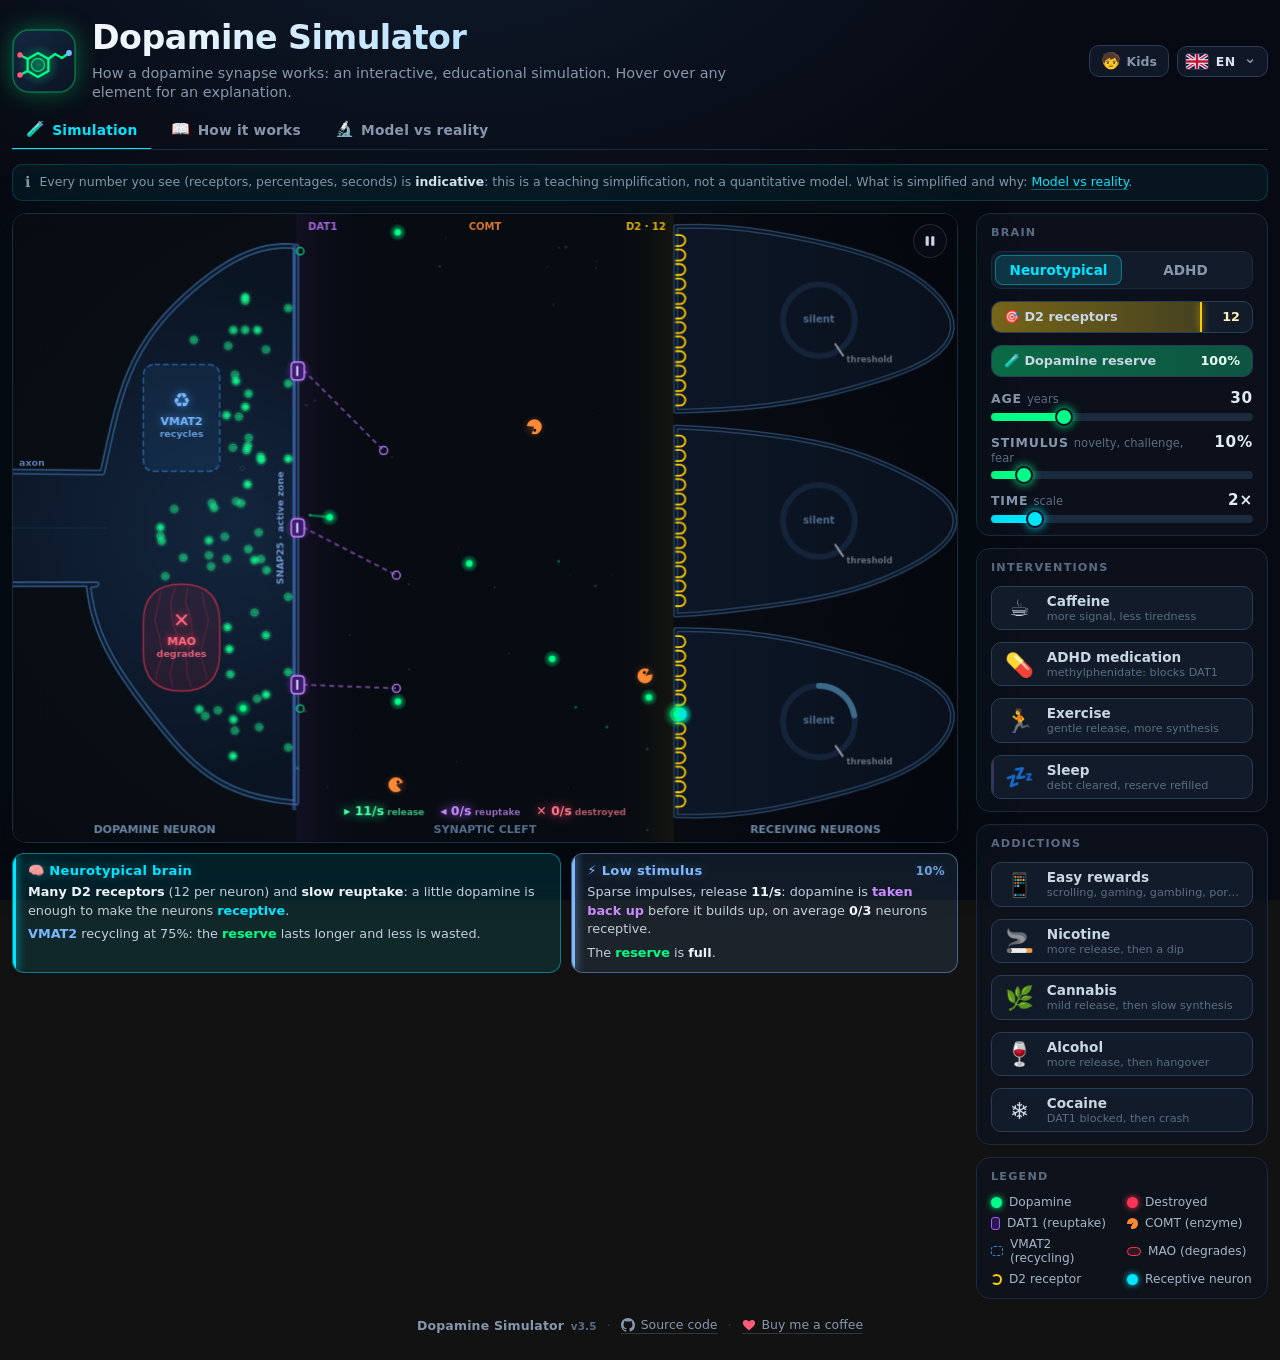
==== index.html @ 57ab8034 "Kids mode: shareable ?kid=1, kid-safe texts, no substances, age 15 A toggle in the header switches k" ====
<!DOCTYPE html>
<html lang="it">
<head>
<meta charset="UTF-8">
<meta name="viewport" content="width=device-width, initial-scale=1.0">
<title>Dopamine Simulator</title>
<meta name="description" content="Dopamine Simulator: interactive, educational simulation of a dopamine synapse. ADHD and neurotypical brain, stimulus, sleep debt, caffeine, medication, exercise, easy rewards and substances. Simulatore didattico di una sinapsi dopaminergica.">
<meta property="og:title" content="Dopamine Simulator">
<meta property="og:description" content="Watch dopamine work, molecule by molecule: release, receptors, reuptake, recycling, tolerance.">
<link rel="icon" href="data:image/svg+xml,%3Csvg xmlns='http://www.w3.org/2000/svg' viewBox='0 0 64 64'%3E%3Crect width='64' height='64' rx='16' fill='%230a1422'/%3E%3Ccircle cx='32' cy='32' r='18' fill='%2300ff88' opacity='.25'/%3E%3Ccircle cx='32' cy='32' r='9' fill='%2300ff88'/%3E%3C/svg%3E">
<link rel="stylesheet" href="css/style.css">
</head>
<body>
<svg width="0" height="0" style="position:absolute" aria-hidden="true">
  <defs>
    <symbol id="flag-it" viewBox="0 0 3 2"><rect width="1" height="2" fill="#009246"/><rect x="1" width="1" height="2" fill="#fff"/><rect x="2" width="1" height="2" fill="#CE2B37"/></symbol>
    <symbol id="flag-en" viewBox="0 0 3 2"><rect width="3" height="2" fill="#012169"/><path d="M0 0L3 2M3 0L0 2" stroke="#fff" stroke-width=".5"/><path d="M0 0L3 2M3 0L0 2" stroke="#C8102E" stroke-width=".2"/><path d="M1.5 0V2M0 1H3" stroke="#fff" stroke-width=".6"/><path d="M1.5 0V2M0 1H3" stroke="#C8102E" stroke-width=".35"/></symbol>
    <symbol id="flag-es" viewBox="0 0 3 2"><rect width="3" height="2" fill="#AA151B"/><rect y=".5" width="3" height="1" fill="#F1BF00"/></symbol>
    <symbol id="flag-fr" viewBox="0 0 3 2"><rect width="1" height="2" fill="#0055A4"/><rect x="1" width="1" height="2" fill="#fff"/><rect x="2" width="1" height="2" fill="#EF4135"/></symbol>
    <symbol id="flag-de" viewBox="0 0 3 2"><rect width="3" height="2" fill="#000"/><rect y=".667" width="3" height=".667" fill="#DD0000"/><rect y="1.333" width="3" height=".667" fill="#FFCE00"/></symbol>
    <symbol id="flag-pt" viewBox="0 0 3 2"><rect width="3" height="2" fill="#FF0000"/><rect width="1.2" height="2" fill="#006600"/><circle cx="1.2" cy="1" r=".42" fill="#FFE000"/><circle cx="1.2" cy="1" r=".24" fill="#FF0000" stroke="#fff" stroke-width=".06"/></symbol>
    <symbol id="flag-ru" viewBox="0 0 3 2"><rect width="3" height="2" fill="#fff"/><rect y=".667" width="3" height=".667" fill="#0039A6"/><rect y="1.333" width="3" height=".667" fill="#D52B1E"/></symbol>
    <symbol id="flag-zh" viewBox="0 0 3 2"><rect width="3" height="2" fill="#DE2910"/><polygon points="0.75,0.38 0.826,0.595 1.054,0.601 0.874,0.74 0.938,0.959 0.75,0.83 0.562,0.959 0.626,0.74 0.446,0.601 0.674,0.595" fill="#FFDE00"/></symbol>
    <symbol id="flag-ja" viewBox="0 0 3 2"><rect width="3" height="2" fill="#fff"/><circle cx="1.5" cy="1" r=".6" fill="#BC002D"/></symbol>
    <symbol id="flag-ko" viewBox="0 0 3 2"><rect width="3" height="2" fill="#fff"/><path d="M1 1a.5.5 0 0 1 1 0z" fill="#CD2E3A"/><path d="M1 1a.5.5 0 0 0 1 0z" fill="#0047A0"/><path d="M.32 .5l.36-.21M.38 .6l.36-.21M.44 .7l.36-.21M2.32 .29l.36 .21M2.26 .39l.36 .21M2.2 .49l.36 .21M.32 1.5l.36 .21M.38 1.4l.36 .21M.44 1.3l.36 .21M2.32 1.71l.36-.21M2.26 1.61l.36-.21M2.2 1.51l.36-.21" stroke="#000" stroke-width=".07"/></symbol>
    <symbol id="flag-ar" viewBox="0 0 3 2"><rect width="3" height="2" fill="#006C35"/><path d="M.6 .85c.25-.3.5.15.75-.1s.5.15.75-.1.5.15.75-.1" fill="none" stroke="#fff" stroke-width=".13" stroke-linecap="round"/><path d="M.75 1.4H2.25" stroke="#fff" stroke-width=".12" stroke-linecap="round"/><path d="M2.25 1.4l.18-.1v.2z" fill="#fff"/></symbol>
  </defs>
</svg>
<div class="page">
  <header class="top">
    <a class="brand" href="./" aria-label="Dopamine Simulator">
      <span class="logo"><svg viewBox="0 0 64 64" aria-hidden="true">
        <defs>
          <radialGradient id="lg-glow" cx="50%" cy="50%" r="50%"><stop offset="0" stop-color="#00ff88" stop-opacity=".38"/><stop offset="1" stop-color="#00ff88" stop-opacity="0"/></radialGradient>
          <linearGradient id="lg-bg" x1="0" y1="0" x2="1" y2="1"><stop offset="0" stop-color="#142842"/><stop offset="1" stop-color="#0a1422"/></linearGradient>
        </defs>
        <rect x="1" y="1" width="62" height="62" rx="16" fill="url(#lg-bg)" stroke="rgba(0,255,136,.35)" stroke-width="1.5"/>
        <circle cx="27" cy="36" r="21" fill="url(#lg-glow)"/>
        <g fill="none" stroke="#00ff88" stroke-width="2.3" stroke-linecap="round" stroke-linejoin="round">
          <path d="M26 24L36.4 30L36.4 42L26 48L15.6 42L15.6 30Z"/>
          <circle cx="26" cy="36" r="6.5" stroke-width="1.4" opacity=".75"/>
          <path d="M15.6 30L8 26M15.6 42L8 46"/>
          <path d="M36.4 30L43 25L50 29L57 24"/>
        </g>
        <circle cx="8" cy="26" r="2.7" fill="#ff5c7a"/><circle cx="8" cy="46" r="2.7" fill="#ff5c7a"/>
        <circle cx="57" cy="24" r="2.9" fill="#7ab8ff"/>
      </svg></span>
      <span class="brand-text"><h1 data-i18n="h.title"></h1><p class="sub" data-i18n="h.sub"></p></span>
    </a>
    <div class="tools">
      <button class="kid-btn" id="kid-btn" type="button" aria-pressed="false" data-tip="kid"><span class="ki" aria-hidden="true">🧒</span><span data-i18n="kid.btn"></span></button>
      <div class="lang" id="lang">
        <button class="lang-btn" id="lang-btn" type="button" aria-haspopup="listbox" aria-expanded="false"><svg class="flag" aria-hidden="true"><use href="#flag-it"/></svg><span class="lang-code">IT</span><span class="chev" aria-hidden="true">⌄</span></button>
        <ul class="lang-menu" id="lang-menu" role="listbox" hidden></ul>
      </div>
    </div>
  </header>
  <nav class="tabs" id="tabs" role="tablist">
    <button type="button" role="tab" data-page="sim" aria-selected="true"><span class="ti">🧪</span><span data-i18n="pg.sim"></span></button>
    <button type="button" role="tab" data-page="mech" aria-selected="false"><span class="ti">📖</span><span data-i18n="pg.mech"></span></button>
    <button type="button" role="tab" data-page="bio" aria-selected="false"><span class="ti">🔬</span><span data-i18n="pg.bio"></span></button>
  </nav>
  <section class="pg" id="page-sim">
    <div class="notice"><span class="ni" aria-hidden="true">ℹ️</span><span data-i18n="notice"></span></div>
    <main id="app">
      <div id="stage">
        <div id="canvas-wrap">
          <canvas id="c"></canvas>
          <button id="btn-pause" data-tip="pause"><svg class="ic-pause" viewBox="0 0 16 16" aria-hidden="true"><rect x="3" y="2.5" width="3.6" height="11" rx="1"/><rect x="9.4" y="2.5" width="3.6" height="11" rx="1"/></svg><svg class="ic-play" viewBox="0 0 16 16" aria-hidden="true"><path d="M4.2 2.6v10.8L13.4 8z"/></svg></button>
        </div>
        <div id="toasts"></div>
      </div>
      <aside id="sidebar">
        <div class="card">
          <h2 data-i18n="card.brain"></h2>
          <div class="seg" id="mode-seg"><button class="norm is-on" data-mode="normal" data-tip="mode-normal" data-i18n="mode.normal"></button><button class="adhd" data-mode="adhd" data-tip="mode-adhd" data-i18n="mode.adhd"></button></div>
          <div class="meter d2" data-tip="d2bar"><span class="fill" id="d2-fill"></span><span class="mark" id="d2-mark"></span><span class="in"><span data-i18n="meter.d2"></span><b id="d2-count">12</b></span></div>
          <div class="meter" data-tip="serbatoio"><span class="fill" id="serbatoio-fill"></span><span class="in"><span data-i18n="meter.reservoir"></span><b id="serbatoio-pct">100%</b></span></div>
          <div class="ctrl"><div class="lbl" data-tip="age"><span data-i18n="ctl.age"></span><span class="val" id="age-val">30</span></div><input type="range" id="age" min="5" max="100" value="30" step="5"></div>
          <div class="ctrl"><div class="lbl" data-tip="stimulus"><span data-i18n="ctl.stimulus"></span><span class="val" id="stim-val">10%</span></div><input type="range" id="stimulus" min="0" max="100" value="10"></div>
          <div class="ctrl"><div class="lbl" data-tip="speed"><span data-i18n="ctl.speed"></span><span class="val" id="speed-val">2×</span></div><input type="range" id="speed" min="1" max="8" value="2" step="0.5"></div>
        </div>
        <div class="card">
          <h2 data-i18n="card.actions"></h2>
          <button class="pu" id="btn-caffeine" data-tip="caffeine"><span class="fill caff" id="caff-fill"></span><span class="in" data-i18n="btn.caffeine"></span></button>
          <button class="pu" id="btn-mph" data-tip="mph"><span class="fill mph" id="mph-fill"></span><span class="in" data-i18n="btn.mph"></span></button>
          <button class="pu" id="btn-exercise" data-tip="exercise"><span class="fill exer" id="exer-fill"></span><span class="in" data-i18n="btn.exercise"></span></button>
          <button class="pu" id="btn-reset" data-tip="sleep"><span class="fill sleep" id="sleep-fill"></span><span class="fill sleep-mask" id="sleep-mask"></span><span class="in" data-i18n="btn.sleep"></span></button>
        </div>
        <div class="card">
          <h2 data-i18n="card.subst"></h2>
          <button class="pu" id="btn-scroll" data-tip="scroll"><span class="fill scroll" id="scroll-fill"></span><span class="in" data-i18n="btn.scroll"></span></button>
          <button class="pu" id="btn-nic" data-tip="nic"><span class="fill nic" id="nic-fill"></span><span class="in" data-i18n="btn.nic"></span></button>
          <button class="pu" id="btn-can" data-tip="can"><span class="fill can" id="can-fill"></span><span class="in" data-i18n="btn.can"></span></button>
          <button class="pu" id="btn-alc" data-tip="alc"><span class="fill alc" id="alc-fill"></span><span class="in" data-i18n="btn.alc"></span></button>
          <button class="pu" id="btn-coc" data-tip="coc"><span class="fill coc" id="coc-fill"></span><span class="in" data-i18n="btn.coc"></span></button>
        </div>
        <div class="card">
          <h2 data-i18n="card.legend"></h2>
          <div class="legend">
            <div class="leg" data-tip="particle"><span class="dot" style="background:#00ff88;color:#00ff88"></span><span data-i18n="leg.dopa"></span></div>
            <div class="leg" data-tip="dead"><span class="dot" style="background:#ff3355;color:#ff3355"></span><span data-i18n="leg.dead"></span></div>
            <div class="leg" data-tip="dat1"><span class="gl-dat"></span><span data-i18n="leg.dat1"></span></div>
            <div class="leg" data-tip="comt"><span class="gl-comt"></span><span data-i18n="leg.comt"></span></div>
            <div class="leg" data-tip="vmat2"><span class="gl-vmat"></span><span data-i18n="leg.vmat2"></span></div>
            <div class="leg" data-tip="maob"><span class="gl-mao"></span><span data-i18n="leg.maob"></span></div>
            <div class="leg" data-tip="d2"><span class="gl-d2"></span><span data-i18n="leg.d2"></span></div>
            <div class="leg" data-tip="post"><span class="dot" style="background:#00e5ff;color:#00e5ff"></span><span data-i18n="leg.active"></span></div>
          </div>
        </div>
      </aside>
    </main>
  </section>
  <section class="pg doc" id="page-mech" hidden></section>
  <section class="pg doc" id="page-bio" hidden></section>
  <footer class="credits">
    <span class="brand-name">Dopamine Simulator <small>v3.5</small></span>
    <span class="sep">·</span>
    <a href="https://github.com/stefanocaronia/dopamine-simulator" target="_blank" rel="noopener"><svg class="fi" viewBox="0 0 16 16" aria-hidden="true"><path d="M8 0C3.58 0 0 3.58 0 8c0 3.54 2.29 6.53 5.47 7.59.4.07.55-.17.55-.38 0-.19-.01-.82-.01-1.49-2.01.37-2.53-.49-2.69-.94-.09-.23-.48-.94-.82-1.13-.28-.15-.68-.52-.01-.53.63-.01 1.08.58 1.23.82.72 1.21 1.87.87 2.33.66.07-.52.28-.87.51-1.07-1.78-.2-3.64-.89-3.64-3.95 0-.87.31-1.59.82-2.15-.08-.2-.36-1.02.08-2.12 0 0 .67-.21 2.2.82a7.6 7.6 0 0 1 2-.27c.68 0 1.36.09 2 .27 1.53-1.04 2.2-.82 2.2-.82.44 1.1.16 1.92.08 2.12.51.56.82 1.27.82 2.15 0 3.07-1.87 3.75-3.65 3.95.29.25.54.73.54 1.48 0 1.07-.01 1.93-.01 2.2 0 .21.15.46.55.38A8.01 8.01 0 0 0 16 8c0-4.42-3.58-8-8-8z"/></svg><span data-i18n="footer.github"></span></a>
    <span class="sep">·</span>
    <a href="https://www.paypal.com/paypalme/stefanocaronia" target="_blank" rel="noopener"><svg class="fi heart" viewBox="0 0 16 16" aria-hidden="true"><path d="M8 14.3l-.86-.77C3.1 9.9 1 8 1 5.65 1 3.7 2.5 2.2 4.45 2.2c1.1 0 2.16.51 2.85 1.32l.7.82.7-.82A3.77 3.77 0 0 1 11.55 2.2C13.5 2.2 15 3.7 15 5.65c0 2.35-2.1 4.25-6.14 7.88l-.86.77z"/></svg><span data-i18n="footer.coffee"></span></a>
  </footer>
</div>
<div id="tip"></div>
<script src="js/util.js"></script>
<script src="i18n/it.js"></script>
<script src="i18n/en.js"></script>
<script src="i18n/es.js"></script>
<script src="i18n/fr.js"></script>
<script src="i18n/de.js"></script>
<script src="i18n/pt.js"></script>
<script src="i18n/ru.js"></script>
<script src="i18n/zh.js"></script>
<script src="i18n/ja.js"></script>
<script src="i18n/ko.js"></script>
<script src="i18n/ar.js"></script>
<script src="js/i18n.js"></script>
<script src="js/model.js"></script>
<script src="js/render.js"></script>
<script src="js/figures.js"></script>
<script src="js/ui.js"></script>
<script src="js/main.js"></script>
</body>
</html>
---- css/style.css ----
:root{
  --bg:#070a12;--panel:#0c121d;--panel-2:#121b2a;--line:#1d2b3e;--line-2:#2a3d57;
  --text:#d9e3ef;--muted:#8697ad;--dim:#5b6c84;
  --dopa:#00ff88;--dead:#ff3355;--dat:#aa55ff;--comt:#ff8833;--vmat:#3388dd;--d2:#ffcc00;--active:#00e5ff;
  --caff:#d2691e;--exer:#3cb371;--sleep:#8e6fd1;
}
*,*::before,*::after{box-sizing:border-box;margin:0;padding:0}
html{color-scheme:dark}
body{background:radial-gradient(1100px 600px at 35% -10%,#0f1a2c 0%,var(--bg) 60%) fixed;color:var(--text);font-family:'Segoe UI',system-ui,-apple-system,'Noto Sans','Noto Sans CJK SC','Noto Sans Arabic',sans-serif;min-height:100vh;overflow-x:hidden}
.page{width:min(100% - 24px,1380px);margin:0 auto;padding-bottom:20px}

/* ── Header ── */
.top{display:flex;align-items:center;justify-content:space-between;gap:20px;padding:20px 0 10px}
.brand{display:flex;align-items:center;gap:16px;text-decoration:none;color:inherit;min-width:0}
.logo{width:64px;height:64px;flex-shrink:0;filter:drop-shadow(0 0 12px rgba(0,255,136,.35))}
.logo svg{width:100%;height:100%;display:block}
.brand-text{min-width:0}
h1{font-size:clamp(1.55rem,2.6vw,2.35rem);line-height:1.08;font-weight:800;letter-spacing:-.015em;background:linear-gradient(90deg,#f4f8fc 0%,#bfe3ff 55%,#7fffc8 100%);-webkit-background-clip:text;background-clip:text;color:transparent;padding-bottom:2px}
.sub{margin-top:6px;color:var(--muted);font-size:.9rem;line-height:1.35;max-width:70ch}

/* ── Strumenti nell'header: modalità ragazzi e lingua ── */
.tools{display:flex;align-items:center;gap:8px;flex-shrink:0}
.kid-btn{display:flex;align-items:center;gap:6px;padding:7px 11px;border-radius:10px;border:1px solid var(--line-2);background:rgba(18,27,42,.85);color:var(--muted);font-weight:700;font-size:.78rem;font-family:inherit;cursor:pointer;transition:border-color .2s,color .2s,background .2s}
.kid-btn:hover{border-color:rgba(127,255,200,.5);color:var(--text)}
.kid-btn[aria-pressed=true]{background:rgba(127,255,200,.14);border-color:rgba(127,255,200,.6);color:#7fffc8}
.kid-btn .ki{font-size:1rem;line-height:1}
/* modalità ragazzi: via le sostanze */
body.kid #btn-nic,body.kid #btn-can,body.kid #btn-alc,body.kid #btn-coc{display:none}
.lang{position:relative;flex-shrink:0}
.lang-btn{display:flex;align-items:center;gap:8px;padding:7px 10px 7px 8px;border-radius:10px;border:1px solid var(--line-2);background:rgba(18,27,42,.85);color:var(--text);font-weight:700;font-size:.78rem;font-family:inherit;letter-spacing:.5px;cursor:pointer;transition:border-color .2s}
.lang-btn:hover,.lang-btn[aria-expanded=true]{border-color:rgba(0,229,255,.5)}
.lang-btn .chev{color:var(--muted);font-size:.95rem;line-height:1;margin-top:-5px}
.flag{width:22px;height:15px;border-radius:2.5px;flex-shrink:0;box-shadow:0 0 0 1px rgba(255,255,255,.14)}
.lang-menu{position:absolute;top:calc(100% + 6px);inset-inline-end:0;min-width:190px;max-height:min(60vh,440px);overflow:auto;background:rgba(10,16,28,.98);border:1px solid var(--line-2);border-radius:12px;padding:6px;list-style:none;z-index:40;box-shadow:0 14px 40px rgba(0,0,0,.6)}
.lang-menu li{display:flex;align-items:center;gap:10px;padding:8px 10px;border-radius:8px;cursor:pointer;font-size:.86rem;color:#d3dde9}
.lang-menu li:hover{background:rgba(0,229,255,.08)}
.lang-menu li.is-on{color:var(--active);background:rgba(0,229,255,.06)}

/* ── Layout ── */
#app{display:grid;grid-template-columns:minmax(0,1fr) 292px;gap:18px;align-items:start}
#stage{min-width:0;display:flex;flex-direction:column;gap:10px}
#canvas-wrap{position:relative;width:100%;aspect-ratio:3/2;max-height:74vh;border-radius:14px;overflow:hidden;border:1px solid var(--line);box-shadow:0 18px 50px rgba(0,0,0,.55),0 0 70px rgba(0,229,255,.05)}
canvas{display:block;width:100%;height:100%;background:#080c14}
#btn-pause{position:absolute;top:10px;inset-inline-end:10px;width:34px;height:34px;border-radius:50%;border:1px solid rgba(255,255,255,.12);background:rgba(10,16,28,.6);color:#c8d6e5;cursor:pointer;backdrop-filter:blur(6px);display:flex;align-items:center;justify-content:center;padding:0;transition:all .2s}
#btn-pause:hover{border-color:rgba(0,229,255,.5);color:var(--active)}
#btn-pause svg{width:14px;height:14px;fill:currentColor;display:block}
#btn-pause .ic-play{display:none;margin-left:2px}
#btn-pause.paused .ic-pause{display:none}
#btn-pause.paused .ic-play{display:block}

/* ── Toast di stato sotto il canvas ── */
#toasts{display:flex;flex-wrap:wrap;gap:10px;align-items:stretch}
.toast{--tc:#8fa3bb;--tc-glow:rgba(143,163,187,.35);position:relative;overflow:hidden;flex:1 1 240px;min-width:200px;border-radius:12px;border:1px solid;padding:9px 12px 10px;padding-inline-start:15px;animation:tin .28s ease-out;transition:border-color .3s,background .3s}
.toast[data-key=mode]{flex:1.7 1 300px}
.toast::before{content:'';position:absolute;inset-inline-start:0;top:0;bottom:0;width:3px;background:var(--tc);box-shadow:0 0 10px var(--tc)}
.toast.out{animation:tout .22s ease-in forwards}
.toast .tt{display:flex;justify-content:space-between;align-items:baseline;gap:8px;font-size:.82rem;font-weight:800;letter-spacing:.3px;color:var(--tc);margin-bottom:5px;text-shadow:0 0 12px var(--tc-glow)}
.toast .tt small{font-weight:700;font-size:.74rem;opacity:.85;font-variant-numeric:tabular-nums;white-space:nowrap}
.tb{font-size:.8rem;line-height:1.45;color:#c3cfdd}
.tb p+p{margin-top:5px}
.tb b{color:#eef4fb;font-weight:700}
@keyframes tin{from{opacity:0;transform:translateY(6px)}to{opacity:1;transform:none}}
@keyframes tout{to{opacity:0;transform:translateY(6px)}}

/* ── Tooltip ── */
#tip{--tc:#8fa3bb;--tc-glow:rgba(143,163,187,.35);position:fixed;left:0;top:0;z-index:50;max-width:330px;pointer-events:none;opacity:0;transform:translateY(4px);transition:opacity .12s,transform .12s;border-radius:11px;border:1px solid;padding:9px 12px 10px;padding-inline-start:14px;background:rgba(9,14,24,.96);box-shadow:0 10px 30px rgba(0,0,0,.6),0 0 24px var(--tc-glow);backdrop-filter:blur(8px)}
#tip::before{content:'';position:absolute;inset-inline-start:0;top:10px;bottom:10px;width:3px;border-radius:2px;background:var(--tc);box-shadow:0 0 8px var(--tc)}
#tip.show{opacity:1;transform:none}
#tip .tt{font-size:.8rem;font-weight:800;color:var(--tc);margin-bottom:4px;letter-spacing:.3px;text-shadow:0 0 12px var(--tc-glow)}
#tip .tb{font-size:.78rem}
[data-tip]{cursor:help}
button[data-tip],.seg button[data-tip]{cursor:pointer}

/* parole chiave colorate nei testi */
i[class^="c-"]{font-style:normal;font-weight:700}
.c-dopa{color:#00ff88}.c-dead{color:#ff5c7a}.c-dat{color:#c98cff}.c-comt{color:#ffa060}.c-vmat{color:#7ab8ff}.c-d2{color:#ffd54a}.c-act{color:#00e5ff}.c-adhd{color:#ff9d55}.c-norm{color:#00e5ff}.c-caff{color:#f0a060}.c-mph{color:#ff7fbf}.c-exer{color:#5fd68f}.c-sleep{color:#b39cf0}.c-scroll{color:#9ecbff}.c-tol{color:#aab8cc}

/* ── Sidebar ── */
#sidebar{display:flex;flex-direction:column;gap:12px;min-width:0}
.card{background:rgba(12,18,29,.75);border:1px solid var(--line);border-radius:14px;padding:12px 14px;display:flex;flex-direction:column;gap:12px}
.card h2{font-size:.7rem;text-transform:uppercase;letter-spacing:1.2px;color:var(--dim);font-weight:700}
.seg{display:flex;background:var(--panel-2);border:1px solid var(--line);border-radius:10px;padding:3px}
.seg button{flex:1;padding:7px 0;border:0;background:transparent;color:var(--muted);font-weight:700;font-size:.85rem;font-family:inherit;border-radius:8px;cursor:pointer;transition:all .2s}
.seg button.adhd.is-on{background:rgba(255,136,51,.18);color:#ff9d55;box-shadow:inset 0 0 0 1px rgba(255,136,51,.4)}
.seg button.norm.is-on{background:rgba(0,229,255,.13);color:var(--active);box-shadow:inset 0 0 0 1px rgba(0,229,255,.4)}
.ctrl{display:flex;flex-direction:column;gap:6px}
.ctrl .lbl{display:flex;justify-content:space-between;align-items:baseline;gap:8px;font-size:.78rem;color:var(--muted);font-weight:600;text-transform:uppercase;letter-spacing:.8px}
.ctrl .lbl small{text-transform:none;letter-spacing:0;font-weight:400;color:var(--dim);font-size:.72rem}
.ctrl .val{font-size:.95rem;font-weight:700;color:#e2ebf5;font-variant-numeric:tabular-nums}
input[type=range]{-webkit-appearance:none;appearance:none;width:100%;height:8px;border-radius:4px;outline:none;--pct:10%;--accent:var(--dopa);background:linear-gradient(90deg,var(--accent) var(--pct),#1b2a3c var(--pct));cursor:pointer}
input[type=range]::-webkit-slider-thumb{-webkit-appearance:none;width:18px;height:18px;border-radius:50%;background:var(--accent);border:2px solid #0b1220;box-shadow:0 0 10px var(--accent);cursor:pointer}
input[type=range]::-moz-range-thumb{width:18px;height:18px;border-radius:50%;background:var(--accent);border:2px solid #0b1220;cursor:pointer}
#speed{--accent:var(--active)}
.pu{position:relative;overflow:hidden;width:100%;padding:6px 10px;border:1px solid var(--line-2);border-radius:10px;background:var(--panel-2);color:#c9d6e5;font-weight:600;font-size:.85rem;font-family:inherit;cursor:pointer;text-align:start;transition:border-color .2s,color .2s}
.pu:hover{border-color:rgba(0,229,255,.45);color:#fff}
.pu .fill{position:absolute;inset:0;width:0;border-radius:9px;transition:width .15s linear;pointer-events:none}
.pu .fill.caff{background:rgba(210,105,30,.28)}.pu .fill.mph{background:rgba(255,95,168,.26)}.pu .fill.exer{background:rgba(60,179,113,.28)}.pu .fill.sleep{background:rgba(142,111,209,.3)}
.pu .fill.scroll{background:rgba(158,203,255,.22);animation:scrollpulse 1.2s ease-in-out infinite}
.pu .fill.nic{background:rgba(212,180,106,.28)}.pu .fill.can{background:rgba(155,227,111,.26)}.pu .fill.alc{background:rgba(201,111,143,.28)}.pu .fill.coc{background:rgba(223,233,255,.22)}
@keyframes scrollpulse{0%,100%{opacity:.7}50%{opacity:1}}
/* quota di debito di sonno mascherata dalla caffeina: tratteggio arancio sul viola */
.pu .fill.sleep-mask{inset-inline-start:0;width:0;border-radius:0 9px 9px 0;background:repeating-linear-gradient(135deg,rgba(240,160,96,.5) 0 5px,rgba(142,111,209,.16) 5px 10px);transition:inset-inline-start .15s linear,width .15s linear}
.pu .in{position:relative;display:grid;grid-template-columns:auto minmax(0,1fr);grid-template-rows:auto auto;column-gap:10px;row-gap:1px;align-items:center;min-width:0}
.pu .in i{grid-row:1/3;font-style:normal;font-size:1.45rem;line-height:1;width:1.5em;text-align:center}
.pu .in span,.pu .in small{display:block;min-width:0;white-space:nowrap;overflow:hidden;text-overflow:ellipsis;text-align:start}
.pu .in span{align-self:end}
.pu .in small{align-self:start;color:var(--dim);font-weight:500;font-size:.7rem;line-height:1.2}
.meter{position:relative;height:32px;border:1px solid var(--line-2);border-radius:10px;background:var(--panel-2);overflow:hidden}
.meter .fill{position:absolute;inset:0;width:100%;background:linear-gradient(90deg,rgba(0,204,102,.45),rgba(0,255,136,.25));transition:width .2s linear}
.meter .in{position:relative;height:100%;display:flex;align-items:center;justify-content:space-between;padding:0 12px;font-size:.8rem;font-weight:600;color:#c9d6e5}
.meter .in b{font-variant-numeric:tabular-nums;color:#e9fff3}
/* barra dei recettori D2: riempimento giallo e tacca di base (cervello × età) */
.meter.d2 .fill{width:0;background:linear-gradient(90deg,rgba(255,204,0,.42),rgba(255,204,0,.22))}
.meter.d2 .in b{color:#fff1b8}
.meter .mark{position:absolute;top:0;bottom:0;width:2px;inset-inline-start:0;background:var(--d2);box-shadow:0 0 7px rgba(255,204,0,.85);pointer-events:none;transition:inset-inline-start .2s linear}
.legend{display:grid;grid-template-columns:1fr 1fr;gap:7px 10px}
.leg{display:flex;align-items:center;gap:7px;font-size:.76rem;color:#a6b6c9}
.dot{width:11px;height:11px;border-radius:50%;flex-shrink:0;box-shadow:0 0 6px currentColor}
.gl-dat{width:9px;height:13px;border-radius:3px;background:#2a1650;border:1.5px solid var(--dat);flex-shrink:0}
.gl-vmat{width:12px;height:10px;border-radius:3px;border:1.5px dashed var(--vmat);flex-shrink:0}
.gl-mao{width:14px;height:9px;border-radius:5px;border:1.5px solid var(--dead);background:rgba(255,51,85,.15);flex-shrink:0}
.gl-d2{width:11px;height:11px;border-radius:50%;border:2px solid var(--d2);border-left-color:transparent;flex-shrink:0}
.gl-comt{width:11px;height:11px;border-radius:50%;background:conic-gradient(from 200deg,transparent 0 60deg,var(--comt) 60deg 360deg);flex-shrink:0}

/* ── Footer ── */
footer.credits{display:flex;flex-wrap:wrap;justify-content:center;align-items:center;gap:6px 10px;padding:18px 0 6px;font-size:.78rem;color:var(--dim)}
footer.credits a{display:inline-flex;align-items:center;gap:6px;color:var(--muted);text-decoration:none;border-bottom:1px solid rgba(255,255,255,.15);padding-bottom:1px;transition:color .2s,border-color .2s}
footer.credits .fi{width:14px;height:14px;fill:currentColor;flex-shrink:0}
footer.credits .fi.heart{fill:#ff5c7a}
footer.credits a:hover{color:var(--active);border-color:var(--active)}
footer.credits .sep{color:var(--line-2)}
footer.credits .brand-name{color:var(--muted);font-weight:700;letter-spacing:.2px}
footer.credits .brand-name small{font-weight:600;color:var(--dim);margin-inline-start:2px}

@media(max-width:960px){#app{grid-template-columns:1fr}#sidebar{display:grid;grid-template-columns:repeat(auto-fit,minmax(260px,1fr))}}
@media(max-width:600px){.top{flex-direction:column;align-items:stretch;gap:10px}.tools{align-self:flex-end}.logo{width:52px;height:52px}}

/* ── Pagine (schede sotto il titolo) ── */
.tabs{display:flex;gap:6px;border-bottom:1px solid var(--line);margin-bottom:14px;overflow-x:auto;scrollbar-width:none}
.tabs::-webkit-scrollbar{display:none}
.tabs button{display:flex;align-items:center;gap:7px;padding:9px 14px 10px;border:0;border-bottom:2px solid transparent;margin-bottom:-1px;background:transparent;color:var(--muted);font-family:inherit;font-weight:700;font-size:.86rem;letter-spacing:.2px;cursor:pointer;white-space:nowrap;transition:color .2s,border-color .2s;border-radius:8px 8px 0 0}
.tabs button:hover{color:var(--text);background:rgba(255,255,255,.03)}
.tabs button[aria-selected=true]{color:var(--active);border-bottom-color:var(--active)}
.tabs .ti{font-size:.95rem;line-height:1}
.pg[hidden]{display:none}
/* Avviso: i valori sono indicativi */
.notice{display:flex;align-items:flex-start;gap:9px;margin-bottom:12px;padding:8px 12px;border-radius:10px;border:1px solid rgba(0,229,255,.18);background:rgba(0,229,255,.05);font-size:.78rem;line-height:1.4;color:var(--muted)}
.notice .ni{flex-shrink:0;font-size:.9rem;line-height:1.3}
.notice b{color:#d9e3ef}
.notice a,.doc a{color:var(--active);text-decoration:none;border-bottom:1px solid rgba(0,229,255,.35);cursor:pointer}
.notice a:hover,.doc a:hover{border-bottom-color:var(--active)}
/* Pagine di testo */
.doc{max-width:880px;margin:0 auto;padding:6px 4px 20px;font-size:.93rem;line-height:1.6;color:#c3cfdd}
.doc .lead{font-size:1.02rem;color:var(--text);margin-bottom:18px}
.doc section{margin-bottom:22px;padding:14px 18px 6px;border-radius:14px;border:1px solid var(--line);background:rgba(12,18,29,.6)}
.doc h2{font-size:1.05rem;font-weight:800;color:#eef4fb;margin-bottom:8px;letter-spacing:-.005em}
.doc h2 .ti{margin-inline-end:8px}
.doc p,.doc ul,.doc ol{margin-bottom:10px}
.doc ul,.doc ol{padding-inline-start:20px}
.doc li{margin-bottom:4px}
.doc b{color:#eef4fb;font-weight:700}
.doc .tw{overflow-x:auto;margin-bottom:12px;border-radius:10px;border:1px solid var(--line)}
.doc table{border-collapse:collapse;width:100%;font-size:.82rem;line-height:1.45;min-width:560px}
.doc th,.doc td{padding:8px 10px;border-bottom:1px solid var(--line);vertical-align:top;text-align:start}
.doc th{background:rgba(255,255,255,.04);color:var(--muted);font-size:.72rem;text-transform:uppercase;letter-spacing:.8px;font-weight:700}
.doc tr:last-child td{border-bottom:0}
.doc td:first-child{color:#eef4fb;font-weight:700;white-space:nowrap}
.doc .refs{font-size:.8rem;color:var(--muted)}
.doc .refs li{margin-bottom:3px}
.doc .fid{font-family:ui-monospace,Consolas,monospace;letter-spacing:1px;color:var(--d2);white-space:nowrap}
.doc .fig{margin:6px 0 12px;padding:10px 8px;border-radius:12px;background:rgba(7,10,18,.55);border:1px solid var(--line);overflow-x:auto}
.doc .fig .figsvg{display:block;width:100%;height:auto;margin:0 auto;font-family:inherit}
.doc .gl{display:grid;grid-template-columns:repeat(auto-fill,minmax(250px,1fr));gap:8px 18px;margin:4px 0 8px}
.doc .gl div{font-size:.86rem;line-height:1.45;padding:6px 8px;border-radius:8px;background:rgba(255,255,255,.025)}
.doc .gl i[class^="c-"]{display:block;margin-bottom:1px}
.doc .steps li{margin-bottom:6px}
.doc .kp{display:flex;flex-wrap:wrap;gap:8px;margin:2px 0 10px}
.doc .kp span{padding:5px 10px;border-radius:999px;border:1px solid var(--line-2);background:rgba(18,27,42,.8);font-size:.82rem}
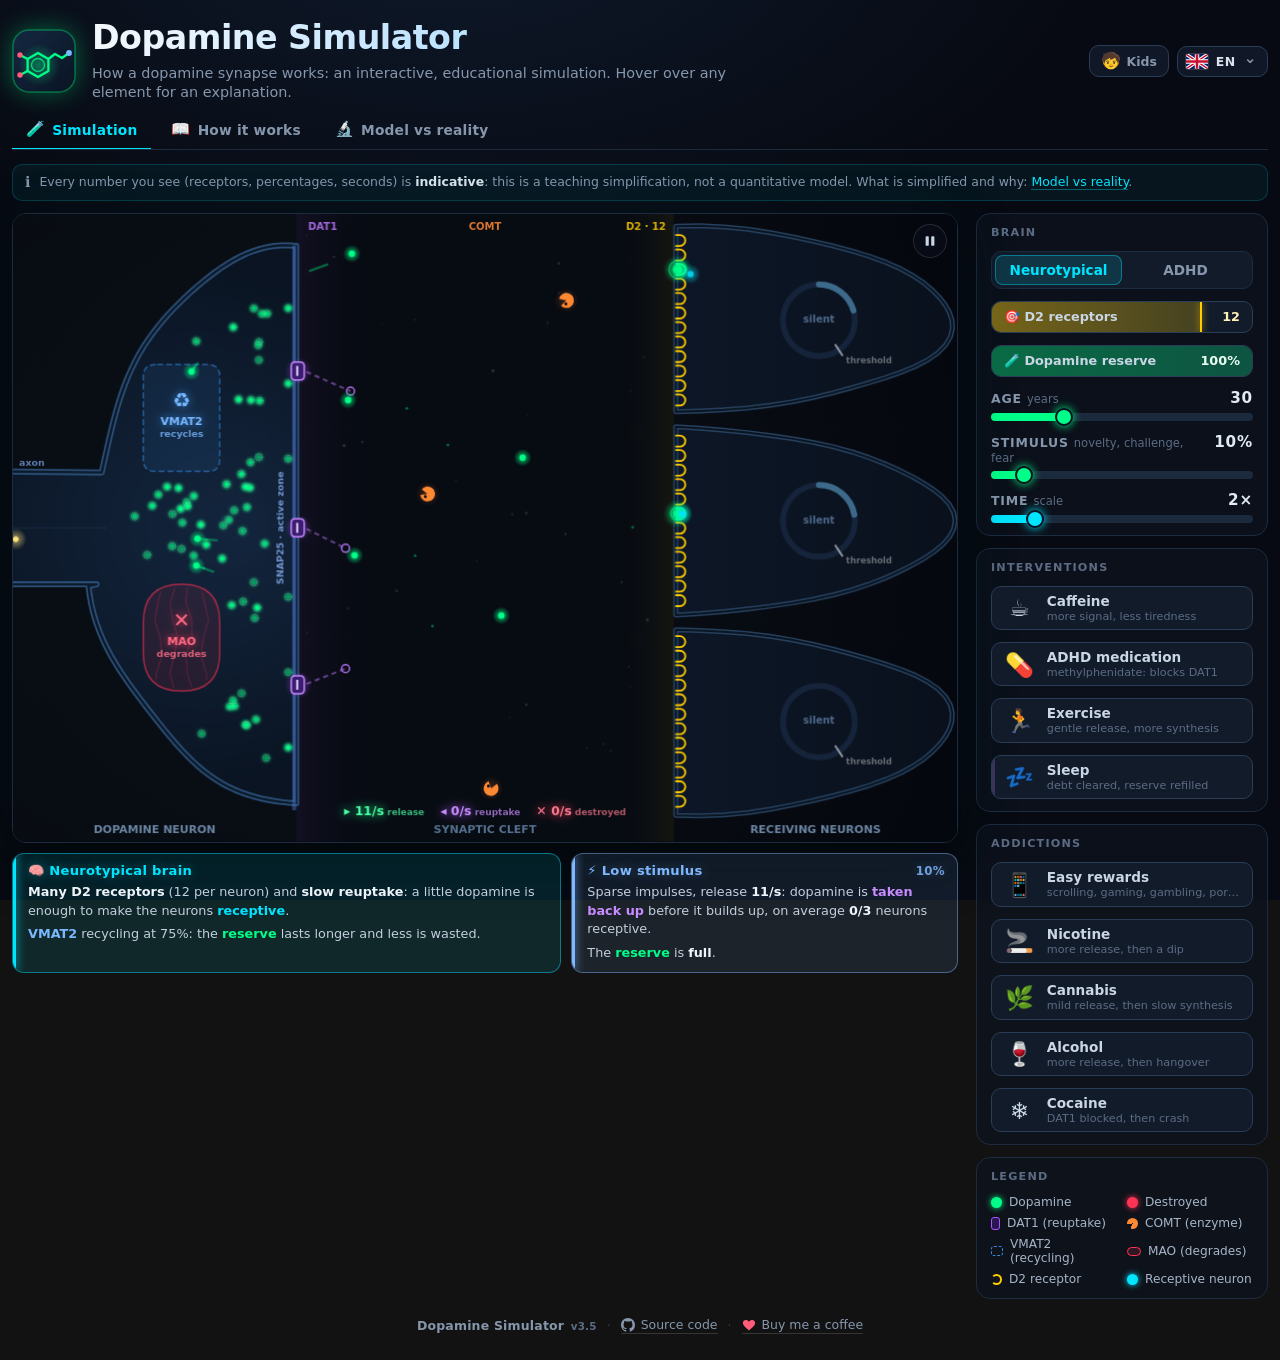
==== commit 3c897817: "Age slider in steps of 1; kids mode starts at 12 Co-Authored-By: Claude Fable 5.1 <noreply@anthropic" ====
--- a/index.html
+++ b/index.html
@@ -76,7 +76,7 @@
           <div class="seg" id="mode-seg"><button class="norm is-on" data-mode="normal" data-tip="mode-normal" data-i18n="mode.normal"></button><button class="adhd" data-mode="adhd" data-tip="mode-adhd" data-i18n="mode.adhd"></button></div>
           <div class="meter d2" data-tip="d2bar"><span class="fill" id="d2-fill"></span><span class="mark" id="d2-mark"></span><span class="in"><span data-i18n="meter.d2"></span><b id="d2-count">12</b></span></div>
           <div class="meter" data-tip="serbatoio"><span class="fill" id="serbatoio-fill"></span><span class="in"><span data-i18n="meter.reservoir"></span><b id="serbatoio-pct">100%</b></span></div>
-          <div class="ctrl"><div class="lbl" data-tip="age"><span data-i18n="ctl.age"></span><span class="val" id="age-val">30</span></div><input type="range" id="age" min="5" max="100" value="30" step="5"></div>
+          <div class="ctrl"><div class="lbl" data-tip="age"><span data-i18n="ctl.age"></span><span class="val" id="age-val">30</span></div><input type="range" id="age" min="5" max="100" value="30" step="1"></div>
           <div class="ctrl"><div class="lbl" data-tip="stimulus"><span data-i18n="ctl.stimulus"></span><span class="val" id="stim-val">10%</span></div><input type="range" id="stimulus" min="0" max="100" value="10"></div>
           <div class="ctrl"><div class="lbl" data-tip="speed"><span data-i18n="ctl.speed"></span><span class="val" id="speed-val">2×</span></div><input type="range" id="speed" min="1" max="8" value="2" step="0.5"></div>
         </div>
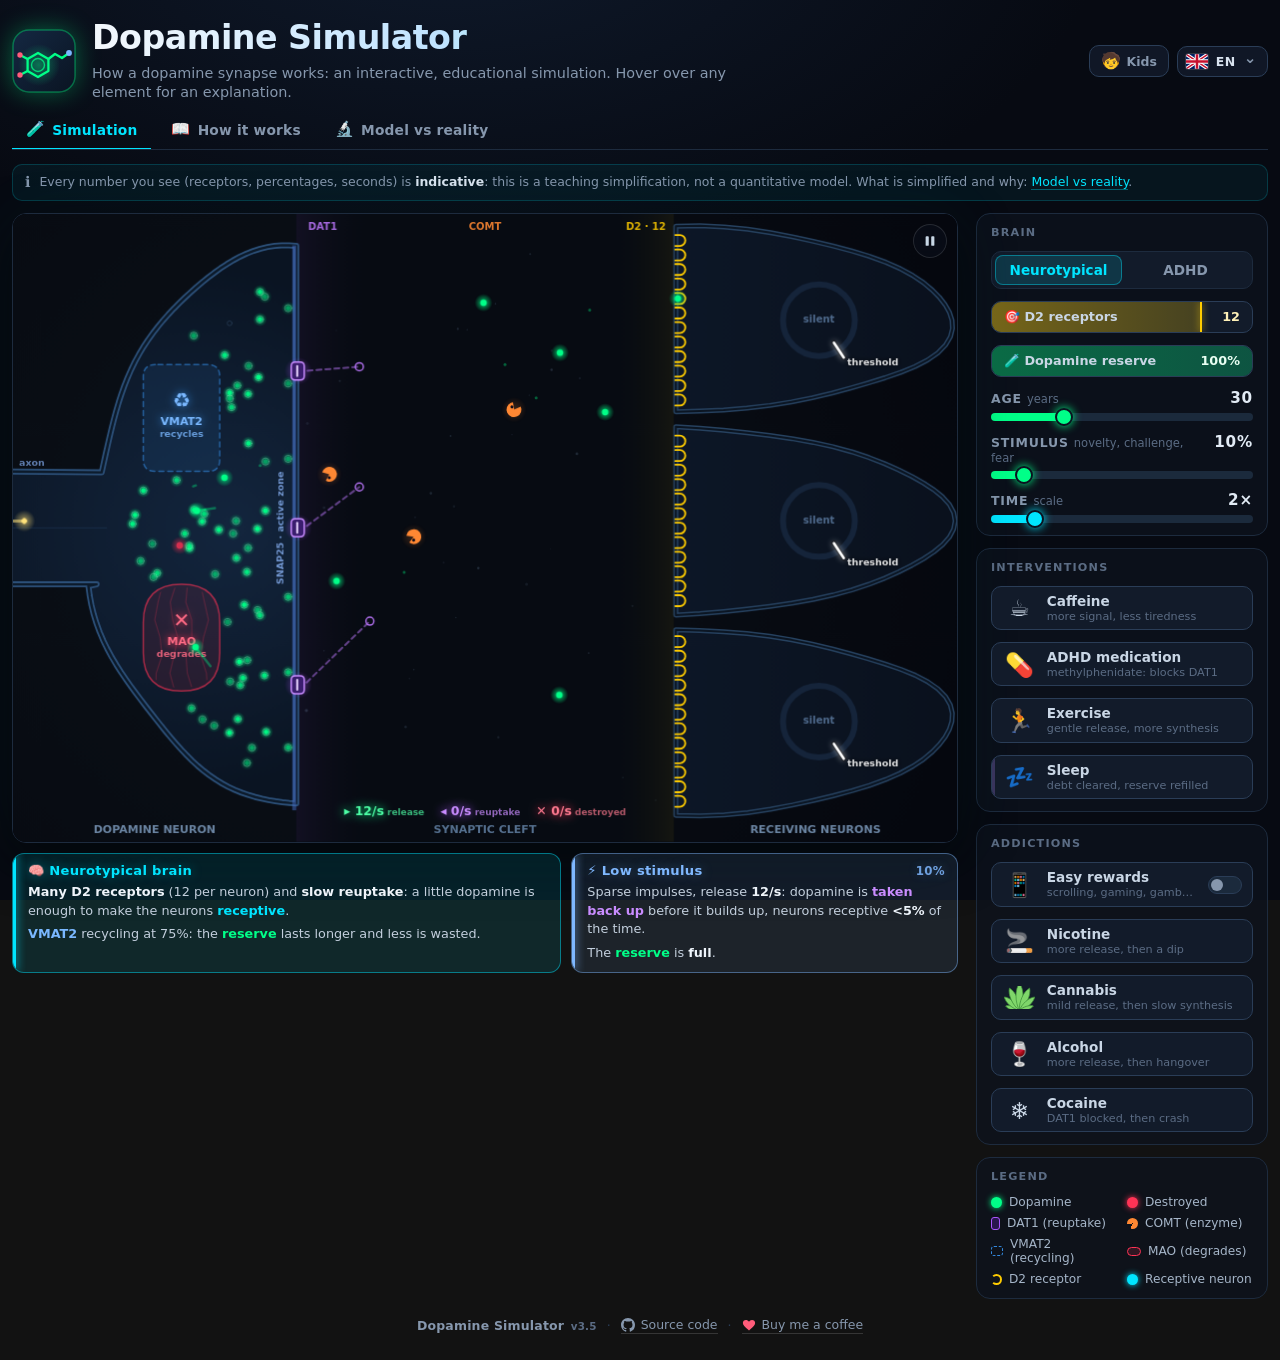
==== commit 7afa6ef6: "Easy rewards as a visible switch, "on for N s" toast, re-dosing, cannabis leaf icon - The easy-rewar" ====
--- a/index.html
+++ b/index.html
@@ -89,7 +89,7 @@
         </div>
         <div class="card">
           <h2 data-i18n="card.subst"></h2>
-          <button class="pu" id="btn-scroll" data-tip="scroll"><span class="fill scroll" id="scroll-fill"></span><span class="in" data-i18n="btn.scroll"></span></button>
+          <button class="pu" id="btn-scroll" data-tip="scroll" aria-pressed="false"><span class="fill scroll" id="scroll-fill"></span><span class="in" data-i18n="btn.scroll"></span><span class="sw" aria-hidden="true"><span class="knob"></span></span></button>
           <button class="pu" id="btn-nic" data-tip="nic"><span class="fill nic" id="nic-fill"></span><span class="in" data-i18n="btn.nic"></span></button>
           <button class="pu" id="btn-can" data-tip="can"><span class="fill can" id="can-fill"></span><span class="in" data-i18n="btn.can"></span></button>
           <button class="pu" id="btn-alc" data-tip="alc"><span class="fill alc" id="alc-fill"></span><span class="in" data-i18n="btn.alc"></span></button>
--- a/css/style.css
+++ b/css/style.css
@@ -24,6 +24,14 @@
 .kid-btn:hover{border-color:rgba(127,255,200,.5);color:var(--text)}
 .kid-btn[aria-pressed=true]{background:rgba(127,255,200,.14);border-color:rgba(127,255,200,.6);color:#7fffc8}
 .kid-btn .ki{font-size:1rem;line-height:1}
+/* Levetta dentro il pulsante delle ricompense facili: è un interruttore, non una dose (si clicca comunque tutto il pulsante) */
+.pu .sw{position:absolute;inset-inline-end:10px;top:50%;transform:translateY(-50%);width:34px;height:18px;border-radius:9px;background:#1b2a3c;border:1px solid var(--line-2);pointer-events:none;transition:background .2s,border-color .2s}
+.pu .sw .knob{position:absolute;top:2px;inset-inline-start:2px;width:12px;height:12px;border-radius:50%;background:#8697ad;transition:inset-inline-start .2s,background .2s}
+.pu.on .sw{background:rgba(158,203,255,.35);border-color:rgba(158,203,255,.7)}
+.pu.on .sw .knob{inset-inline-start:18px;background:#9ecbff;box-shadow:0 0 8px rgba(158,203,255,.8)}
+#btn-scroll .in{padding-inline-end:46px}
+/* Icona della cannabis: una foglia palmata vera al posto dell'emoji generica (che resta nel testo, invisibile) */
+#btn-can .in i{color:transparent;background:url("data:image/svg+xml,%3Csvg%20xmlns='http://www.w3.org/2000/svg'%20viewBox='0%200%2024%2024'%3E%3Cg%20transform='translate(12%2021)'%20fill='%237fd66a'%20stroke='%233f8f3a'%20stroke-width='.5'%20stroke-linejoin='round'%3E%3Cpath%20d='M0%200C1.7%20-3.0%201.7%20-7.8%200%20-10C-1.7%20-7.8%20-1.7%20-3.0%200%200Z'%20transform='rotate(-72)'/%3E%3Cpath%20d='M0%200C2.4%20-4.2%202.4%20-10.9%200%20-14C-2.4%20-10.9%20-2.4%20-4.2%200%200Z'%20transform='rotate(-48)'/%3E%3Cpath%20d='M0%200C2.9%20-5.1%202.9%20-13.3%200%20-17C-2.9%20-13.3%20-2.9%20-5.1%200%200Z'%20transform='rotate(-24)'/%3E%3Cpath%20d='M0%200C3.2%20-5.7%203.2%20-14.8%200%20-19C-3.2%20-14.8%20-3.2%20-5.7%200%200Z'%20transform='rotate(0)'/%3E%3Cpath%20d='M0%200C2.9%20-5.1%202.9%20-13.3%200%20-17C-2.9%20-13.3%20-2.9%20-5.1%200%200Z'%20transform='rotate(24)'/%3E%3Cpath%20d='M0%200C2.4%20-4.2%202.4%20-10.9%200%20-14C-2.4%20-10.9%20-2.4%20-4.2%200%200Z'%20transform='rotate(48)'/%3E%3Cpath%20d='M0%200C1.7%20-3.0%201.7%20-7.8%200%20-10C-1.7%20-7.8%20-1.7%20-3.0%200%200Z'%20transform='rotate(72)'/%3E%3C/g%3E%3Cpath%20d='M12%2021v3'%20stroke='%233f8f3a'%20stroke-width='1.2'%20stroke-linecap='round'/%3E%3C/svg%3E") center/1.5em no-repeat}
 /* modalità ragazzi: via le sostanze */
 body.kid #btn-nic,body.kid #btn-can,body.kid #btn-alc,body.kid #btn-coc{display:none}
 .lang{position:relative;flex-shrink:0}
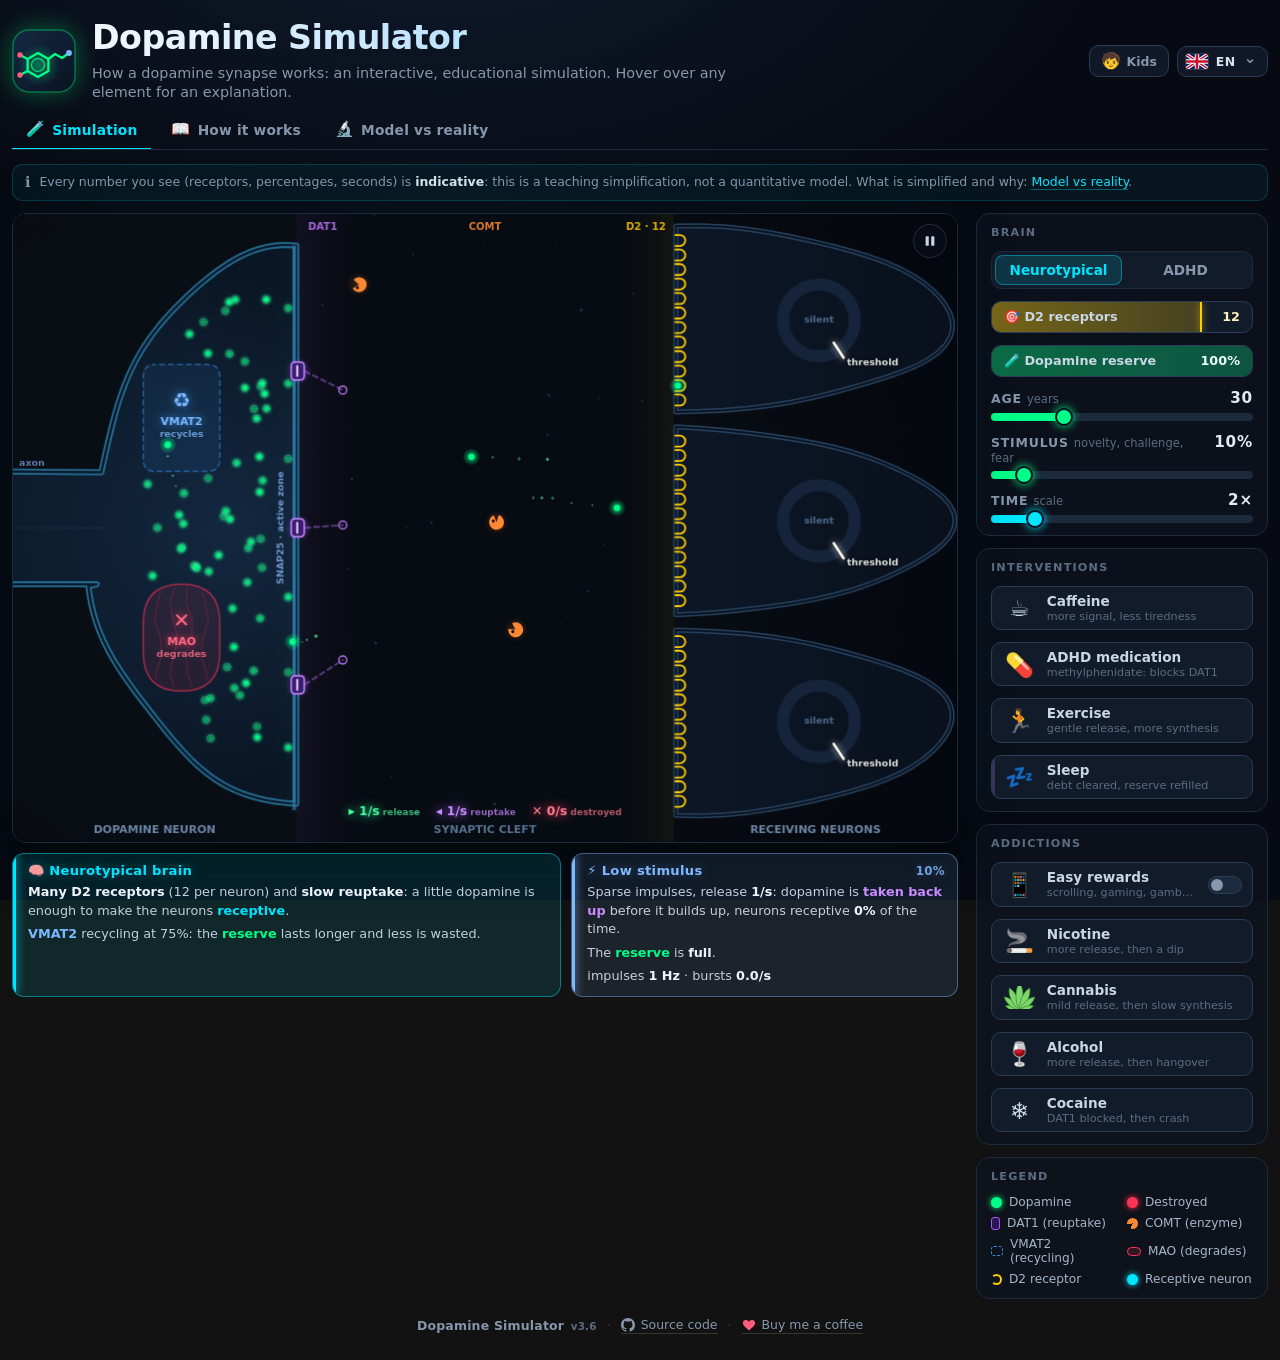
==== commit 98894a0c: "Toast title never wraps: the subtitle goes to the next line instead; footer v3.6 Co-Authored-By: Cla" ====
--- a/index.html
+++ b/index.html
@@ -114,7 +114,7 @@
   <section class="pg doc" id="page-mech" hidden></section>
   <section class="pg doc" id="page-bio" hidden></section>
   <footer class="credits">
-    <span class="brand-name">Dopamine Simulator <small>v3.5</small></span>
+    <span class="brand-name">Dopamine Simulator <small>v3.6</small></span>
     <span class="sep">·</span>
     <a href="https://github.com/stefanocaronia/dopamine-simulator" target="_blank" rel="noopener"><svg class="fi" viewBox="0 0 16 16" aria-hidden="true"><path d="M8 0C3.58 0 0 3.58 0 8c0 3.54 2.29 6.53 5.47 7.59.4.07.55-.17.55-.38 0-.19-.01-.82-.01-1.49-2.01.37-2.53-.49-2.69-.94-.09-.23-.48-.94-.82-1.13-.28-.15-.68-.52-.01-.53.63-.01 1.08.58 1.23.82.72 1.21 1.87.87 2.33.66.07-.52.28-.87.51-1.07-1.78-.2-3.64-.89-3.64-3.95 0-.87.31-1.59.82-2.15-.08-.2-.36-1.02.08-2.12 0 0 .67-.21 2.2.82a7.6 7.6 0 0 1 2-.27c.68 0 1.36.09 2 .27 1.53-1.04 2.2-.82 2.2-.82.44 1.1.16 1.92.08 2.12.51.56.82 1.27.82 2.15 0 3.07-1.87 3.75-3.65 3.95.29.25.54.73.54 1.48 0 1.07-.01 1.93-.01 2.2 0 .21.15.46.55.38A8.01 8.01 0 0 0 16 8c0-4.42-3.58-8-8-8z"/></svg><span data-i18n="footer.github"></span></a>
     <span class="sep">·</span>
--- a/css/style.css
+++ b/css/style.css
@@ -62,8 +62,10 @@
 .toast[data-key=mode]{flex:1.7 1 300px}
 .toast::before{content:'';position:absolute;inset-inline-start:0;top:0;bottom:0;width:3px;background:var(--tc);box-shadow:0 0 10px var(--tc)}
 .toast.out{animation:tout .22s ease-in forwards}
-.toast .tt{display:flex;justify-content:space-between;align-items:baseline;gap:8px;font-size:.82rem;font-weight:800;letter-spacing:.3px;color:var(--tc);margin-bottom:5px;text-shadow:0 0 12px var(--tc-glow)}
-.toast .tt small{font-weight:700;font-size:.74rem;opacity:.85;font-variant-numeric:tabular-nums;white-space:nowrap}
+/* Titolo del toast: icona e titolo restano sempre sulla stessa riga; se manca spazio va a capo il sottotitolo ("acceso da…") */
+.toast .tt{display:flex;flex-wrap:wrap;justify-content:space-between;align-items:baseline;gap:2px 8px;font-size:.82rem;font-weight:800;letter-spacing:.3px;color:var(--tc);margin-bottom:5px;text-shadow:0 0 12px var(--tc-glow)}
+.toast .tt .tt-t{white-space:nowrap}
+.toast .tt small{font-weight:700;font-size:.74rem;opacity:.85;font-variant-numeric:tabular-nums;white-space:nowrap;margin-inline-start:auto}
 .tb{font-size:.8rem;line-height:1.45;color:#c3cfdd}
 .tb p+p{margin-top:5px}
 .tb b{color:#eef4fb;font-weight:700}
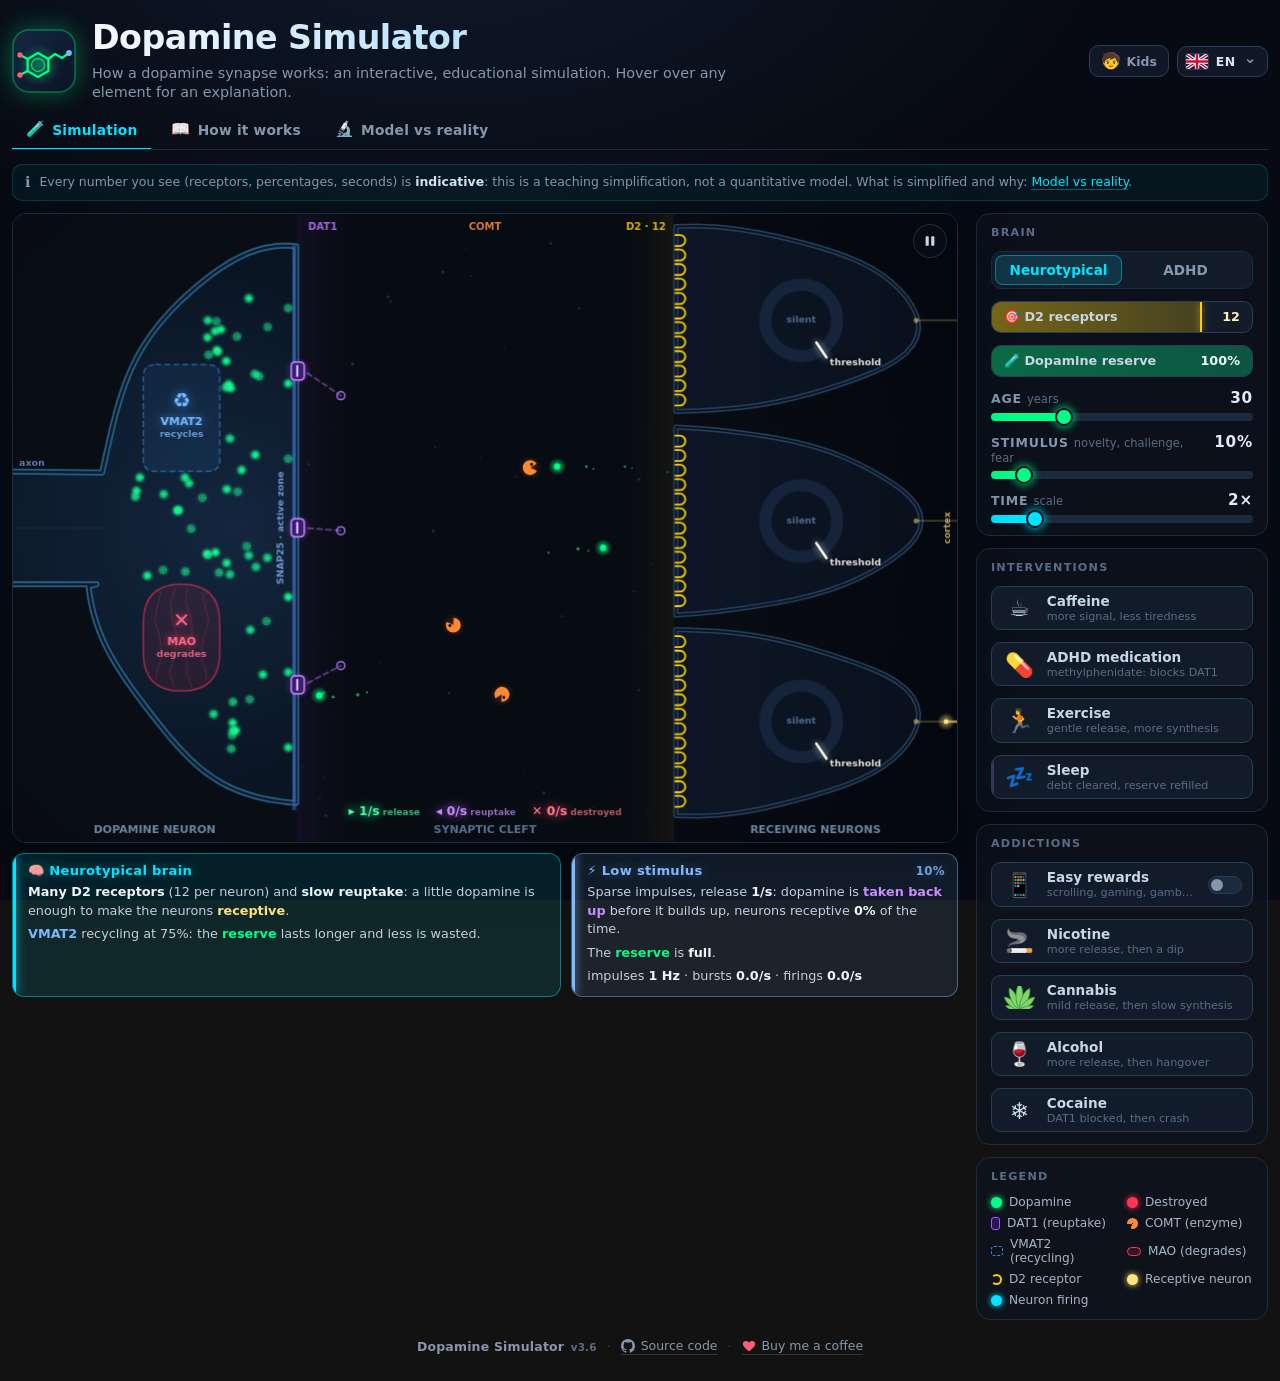
==== commit 2cb12214: "v3.7: receiving neurons fire only on cortical input while receptive Dopamine on the D2 receptors onl" ====
--- a/index.html
+++ b/index.html
@@ -105,7 +105,8 @@
             <div class="leg" data-tip="vmat2"><span class="gl-vmat"></span><span data-i18n="leg.vmat2"></span></div>
             <div class="leg" data-tip="maob"><span class="gl-mao"></span><span data-i18n="leg.maob"></span></div>
             <div class="leg" data-tip="d2"><span class="gl-d2"></span><span data-i18n="leg.d2"></span></div>
-            <div class="leg" data-tip="post"><span class="dot" style="background:#00e5ff;color:#00e5ff"></span><span data-i18n="leg.active"></span></div>
+            <div class="leg" data-tip="post"><span class="dot" style="background:#ffe27a;color:#ffe27a"></span><span data-i18n="leg.active"></span></div>
+            <div class="leg" data-tip="cortex"><span class="dot" style="background:#00e5ff;color:#00e5ff"></span><span data-i18n="leg.fire"></span></div>
           </div>
         </div>
       </aside>
--- a/css/style.css
+++ b/css/style.css
@@ -83,7 +83,7 @@
 
 /* parole chiave colorate nei testi */
 i[class^="c-"]{font-style:normal;font-weight:700}
-.c-dopa{color:#00ff88}.c-dead{color:#ff5c7a}.c-dat{color:#c98cff}.c-comt{color:#ffa060}.c-vmat{color:#7ab8ff}.c-d2{color:#ffd54a}.c-act{color:#00e5ff}.c-adhd{color:#ff9d55}.c-norm{color:#00e5ff}.c-caff{color:#f0a060}.c-mph{color:#ff7fbf}.c-exer{color:#5fd68f}.c-sleep{color:#b39cf0}.c-scroll{color:#9ecbff}.c-tol{color:#aab8cc}
+.c-dopa{color:#00ff88}.c-dead{color:#ff5c7a}.c-dat{color:#c98cff}.c-comt{color:#ffa060}.c-vmat{color:#7ab8ff}.c-d2{color:#ffd54a}.c-act{color:#ffe27a}.c-fire{color:#00e5ff}.c-adhd{color:#ff9d55}.c-norm{color:#00e5ff}.c-caff{color:#f0a060}.c-mph{color:#ff7fbf}.c-exer{color:#5fd68f}.c-sleep{color:#b39cf0}.c-scroll{color:#9ecbff}.c-tol{color:#aab8cc}
 
 /* ── Sidebar ── */
 #sidebar{display:flex;flex-direction:column;gap:12px;min-width:0}
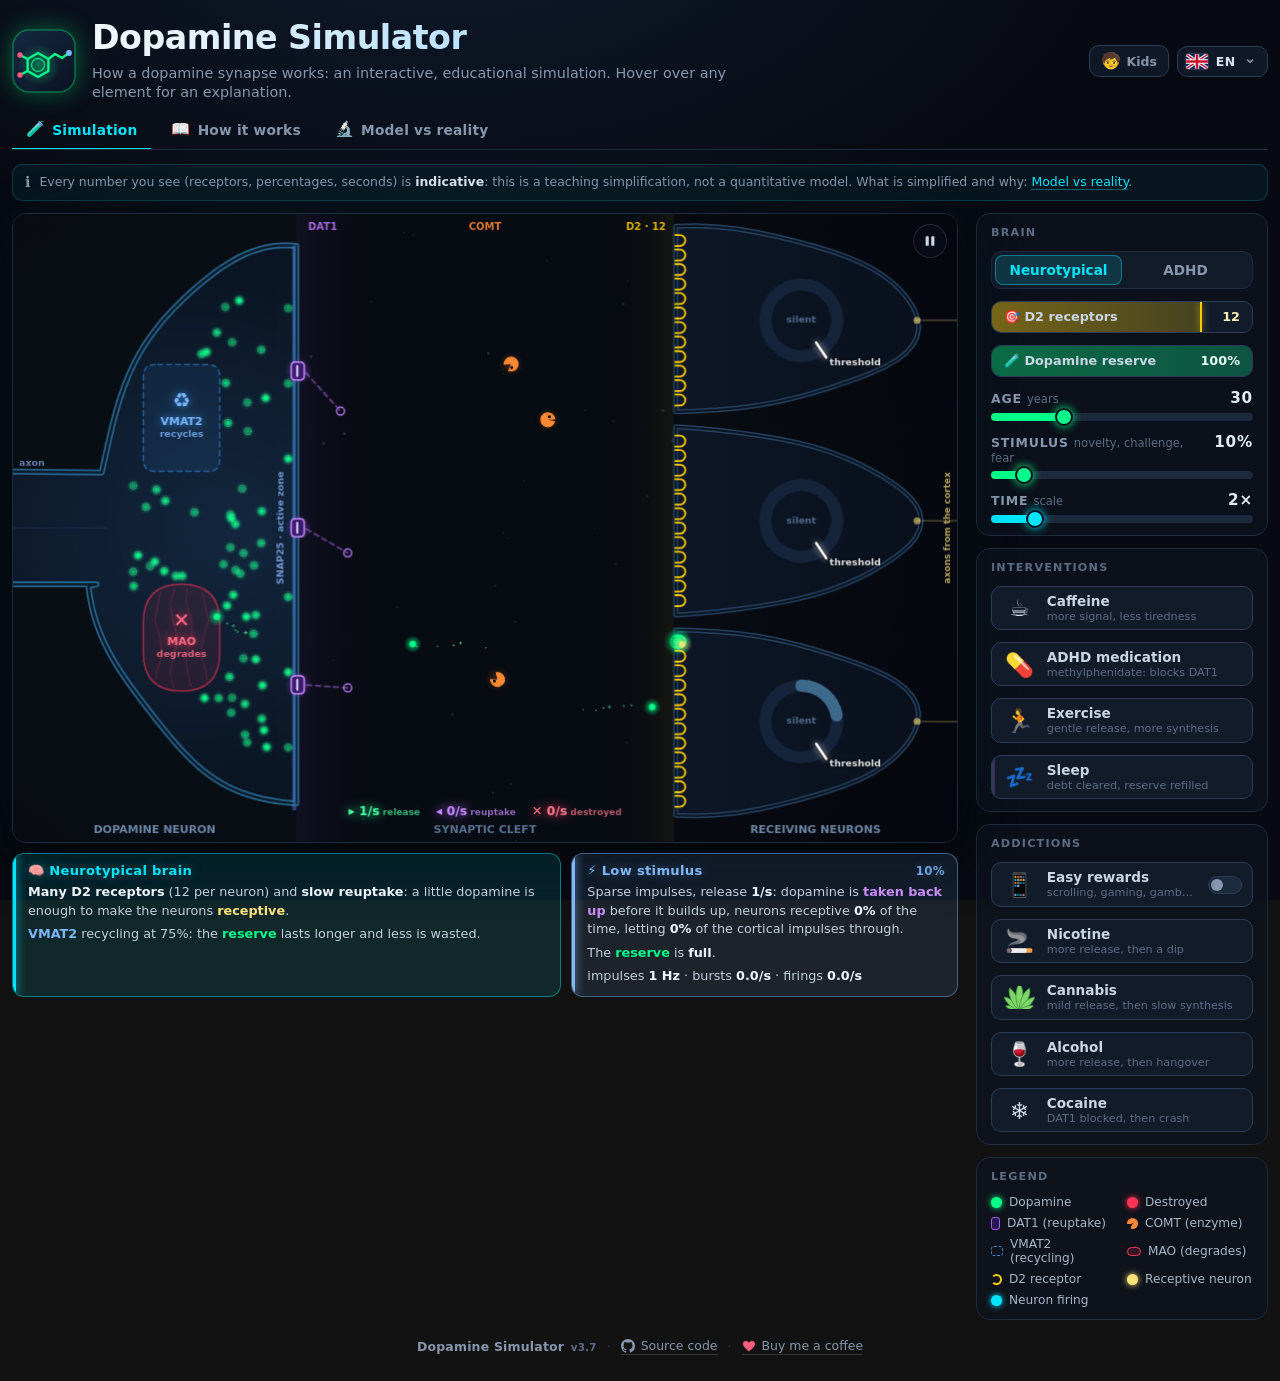
==== commit 38af450a: "Cortical fibres named as axons with a synaptic bouton; footer v3.7 The right-hand fibres are the axo" ====
--- a/index.html
+++ b/index.html
@@ -115,7 +115,7 @@
   <section class="pg doc" id="page-mech" hidden></section>
   <section class="pg doc" id="page-bio" hidden></section>
   <footer class="credits">
-    <span class="brand-name">Dopamine Simulator <small>v3.6</small></span>
+    <span class="brand-name">Dopamine Simulator <small>v3.7</small></span>
     <span class="sep">·</span>
     <a href="https://github.com/stefanocaronia/dopamine-simulator" target="_blank" rel="noopener"><svg class="fi" viewBox="0 0 16 16" aria-hidden="true"><path d="M8 0C3.58 0 0 3.58 0 8c0 3.54 2.29 6.53 5.47 7.59.4.07.55-.17.55-.38 0-.19-.01-.82-.01-1.49-2.01.37-2.53-.49-2.69-.94-.09-.23-.48-.94-.82-1.13-.28-.15-.68-.52-.01-.53.63-.01 1.08.58 1.23.82.72 1.21 1.87.87 2.33.66.07-.52.28-.87.51-1.07-1.78-.2-3.64-.89-3.64-3.95 0-.87.31-1.59.82-2.15-.08-.2-.36-1.02.08-2.12 0 0 .67-.21 2.2.82a7.6 7.6 0 0 1 2-.27c.68 0 1.36.09 2 .27 1.53-1.04 2.2-.82 2.2-.82.44 1.1.16 1.92.08 2.12.51.56.82 1.27.82 2.15 0 3.07-1.87 3.75-3.65 3.95.29.25.54.73.54 1.48 0 1.07-.01 1.93-.01 2.2 0 .21.15.46.55.38A8.01 8.01 0 0 0 16 8c0-4.42-3.58-8-8-8z"/></svg><span data-i18n="footer.github"></span></a>
     <span class="sep">·</span>
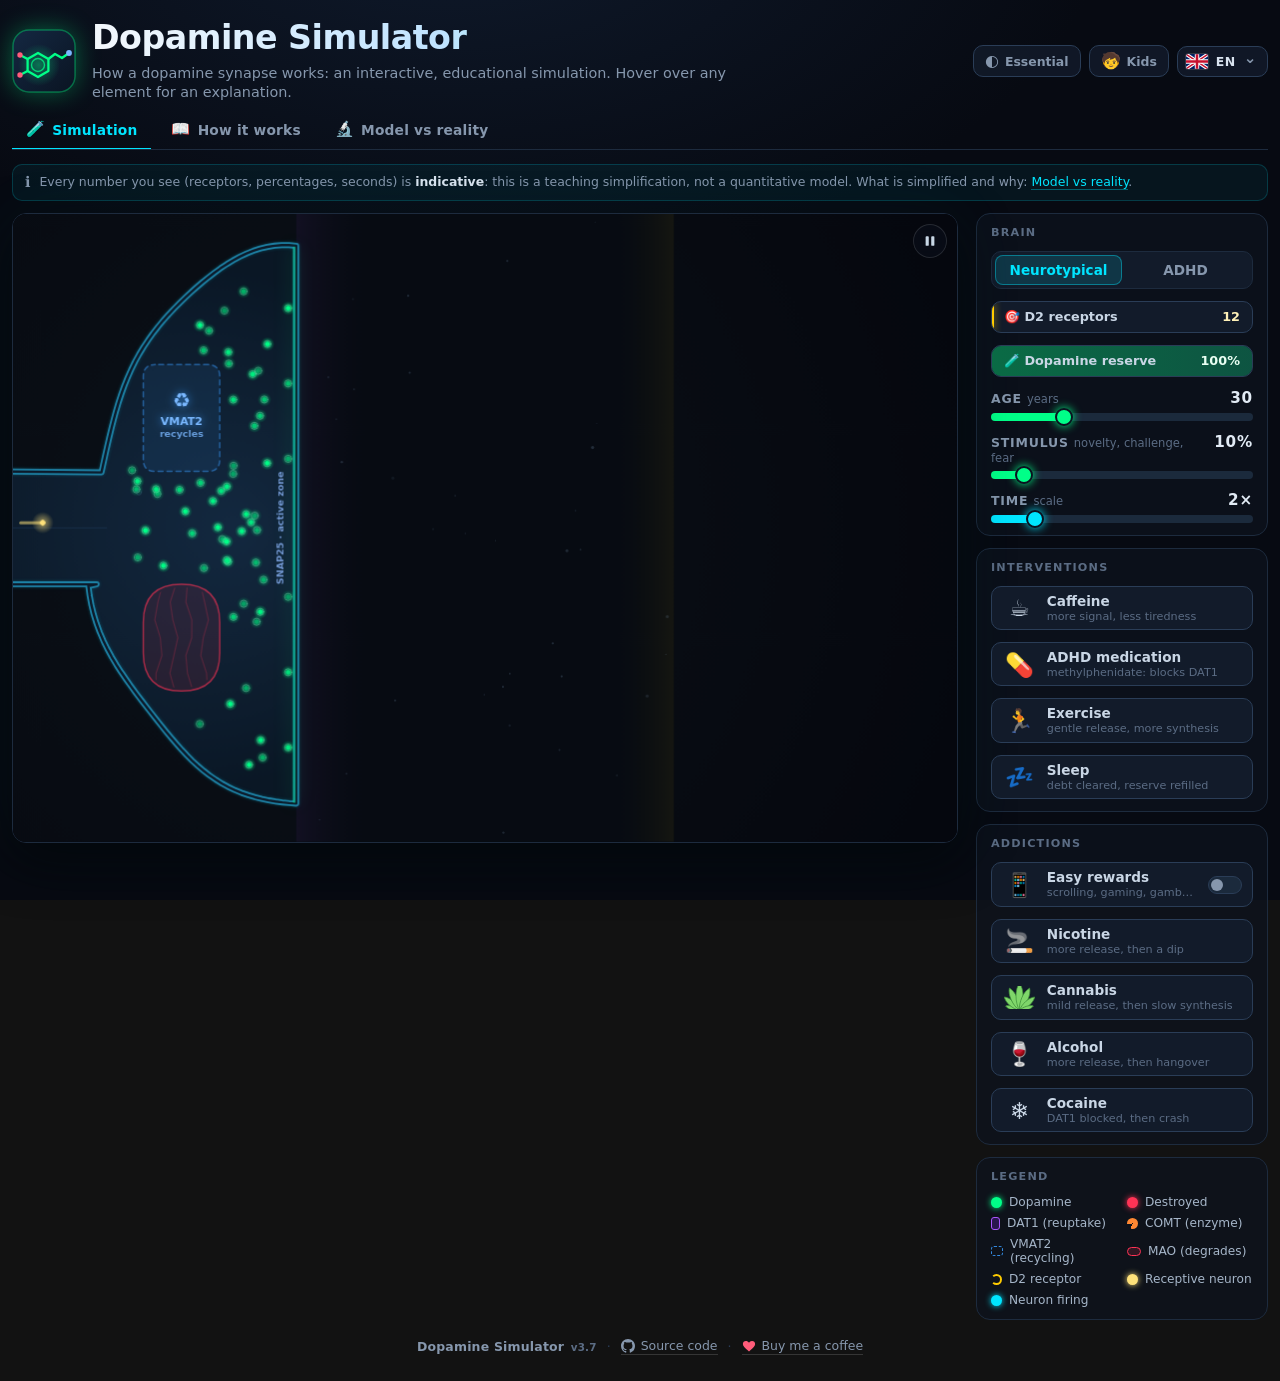
==== commit 852ef4be: "Essential view: same model, less on screen, advanced text pieces hidden by markers A toggle next to " ====
--- a/index.html
+++ b/index.html
@@ -48,6 +48,7 @@
       <span class="brand-text"><h1 data-i18n="h.title"></h1><p class="sub" data-i18n="h.sub"></p></span>
     </a>
     <div class="tools">
+      <button class="kid-btn" id="simple-btn" type="button" aria-pressed="false" data-tip="simple"><span class="ki" aria-hidden="true">◐</span><span data-i18n="simple.btn"></span></button>
       <button class="kid-btn" id="kid-btn" type="button" aria-pressed="false" data-tip="kid"><span class="ki" aria-hidden="true">🧒</span><span data-i18n="kid.btn"></span></button>
       <div class="lang" id="lang">
         <button class="lang-btn" id="lang-btn" type="button" aria-haspopup="listbox" aria-expanded="false"><svg class="flag" aria-hidden="true"><use href="#flag-it"/></svg><span class="lang-code">IT</span><span class="chev" aria-hidden="true">⌄</span></button>
--- a/css/style.css
+++ b/css/style.css
@@ -34,6 +34,10 @@
 #btn-can .in i{color:transparent;background:url("data:image/svg+xml,%3Csvg%20xmlns='http://www.w3.org/2000/svg'%20viewBox='0%200%2024%2024'%3E%3Cg%20transform='translate(12%2021)'%20fill='%237fd66a'%20stroke='%233f8f3a'%20stroke-width='.5'%20stroke-linejoin='round'%3E%3Cpath%20d='M0%200C1.7%20-3.0%201.7%20-7.8%200%20-10C-1.7%20-7.8%20-1.7%20-3.0%200%200Z'%20transform='rotate(-72)'/%3E%3Cpath%20d='M0%200C2.4%20-4.2%202.4%20-10.9%200%20-14C-2.4%20-10.9%20-2.4%20-4.2%200%200Z'%20transform='rotate(-48)'/%3E%3Cpath%20d='M0%200C2.9%20-5.1%202.9%20-13.3%200%20-17C-2.9%20-13.3%20-2.9%20-5.1%200%200Z'%20transform='rotate(-24)'/%3E%3Cpath%20d='M0%200C3.2%20-5.7%203.2%20-14.8%200%20-19C-3.2%20-14.8%20-3.2%20-5.7%200%200Z'%20transform='rotate(0)'/%3E%3Cpath%20d='M0%200C2.9%20-5.1%202.9%20-13.3%200%20-17C-2.9%20-13.3%20-2.9%20-5.1%200%200Z'%20transform='rotate(24)'/%3E%3Cpath%20d='M0%200C2.4%20-4.2%202.4%20-10.9%200%20-14C-2.4%20-10.9%20-2.4%20-4.2%200%200Z'%20transform='rotate(48)'/%3E%3Cpath%20d='M0%200C1.7%20-3.0%201.7%20-7.8%200%20-10C-1.7%20-7.8%20-1.7%20-3.0%200%200Z'%20transform='rotate(72)'/%3E%3C/g%3E%3Cpath%20d='M12%2021v3'%20stroke='%233f8f3a'%20stroke-width='1.2'%20stroke-linecap='round'/%3E%3C/svg%3E") center/1.5em no-repeat}
 /* modalità ragazzi: via le sostanze */
 body.kid #btn-nic,body.kid #btn-can,body.kid #btn-alc,body.kid #btn-coc{display:none}
+/* Vista essenziale: via sostanze, età, pagina avanzata, voci di legenda delle cose non disegnate, e i pezzi avanzati dei testi */
+body.simple #btn-nic,body.simple #btn-can,body.simple #btn-alc,body.simple #btn-coc,body.simple .ctrl:has(#age),body.simple .tabs [data-page=bio],body.simple .leg[data-tip=comt],body.simple .leg[data-tip=vmat2],body.simple .leg[data-tip=maob]{display:none}
+body.simple .adv,body.simple adv{display:none}
+#simple-btn[aria-pressed=true]{background:rgba(158,203,255,.14);border-color:rgba(158,203,255,.6);color:#9ecbff}
 .lang{position:relative;flex-shrink:0}
 .lang-btn{display:flex;align-items:center;gap:8px;padding:7px 10px 7px 8px;border-radius:10px;border:1px solid var(--line-2);background:rgba(18,27,42,.85);color:var(--text);font-weight:700;font-size:.78rem;font-family:inherit;letter-spacing:.5px;cursor:pointer;transition:border-color .2s}
 .lang-btn:hover,.lang-btn[aria-expanded=true]{border-color:rgba(0,229,255,.5)}
@@ -83,7 +87,7 @@
 
 /* parole chiave colorate nei testi */
 i[class^="c-"]{font-style:normal;font-weight:700}
-.c-dopa{color:#00ff88}.c-dead{color:#ff5c7a}.c-dat{color:#c98cff}.c-comt{color:#ffa060}.c-vmat{color:#7ab8ff}.c-d2{color:#ffd54a}.c-act{color:#ffe27a}.c-fire{color:#00e5ff}.c-adhd{color:#ff9d55}.c-norm{color:#00e5ff}.c-caff{color:#f0a060}.c-mph{color:#ff7fbf}.c-exer{color:#5fd68f}.c-sleep{color:#b39cf0}.c-scroll{color:#9ecbff}.c-tol{color:#aab8cc}
+.c-dopa{color:#00ff88}.c-dead{color:#ff5c7a}.c-dat{color:#c98cff}.c-comt{color:#ffa060}.c-vmat{color:#7ab8ff}.c-d2{color:#ffd54a}.c-act{color:#ffe27a}.c-fire{color:#00e5ff}.c-adhd{color:#ff9d55}.c-caff{color:#f0a060}.c-mph{color:#ff7fbf}.c-exer{color:#5fd68f}.c-sleep{color:#b39cf0}.c-scroll{color:#9ecbff}.c-tol{color:#aab8cc}
 
 /* ── Sidebar ── */
 #sidebar{display:flex;flex-direction:column;gap:12px;min-width:0}
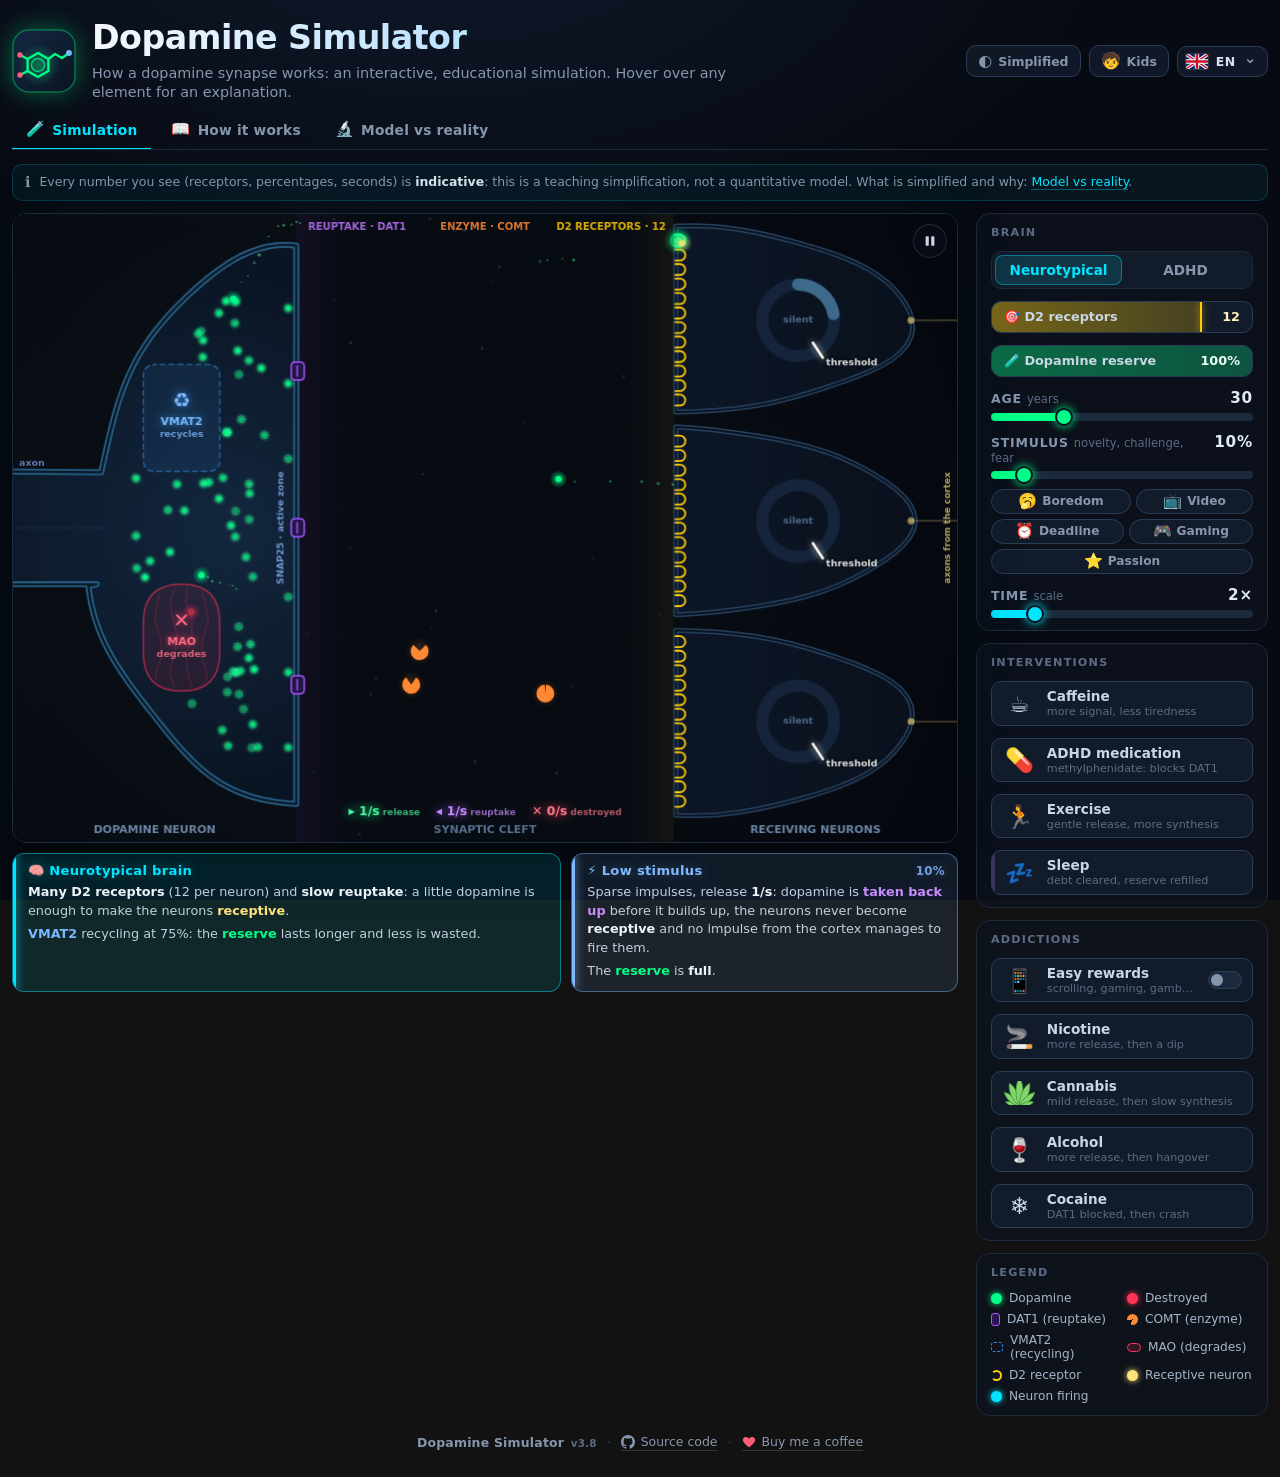
==== commit 16231f24: "Activity buttons under the stimulus slider (v3.8) Five shortcuts for the stimulus slider: hard and b" ====
--- a/index.html
+++ b/index.html
@@ -78,7 +78,7 @@
           <div class="meter d2" data-tip="d2bar"><span class="fill" id="d2-fill"></span><span class="mark" id="d2-mark"></span><span class="in"><span data-i18n="meter.d2"></span><b id="d2-count">12</b></span></div>
           <div class="meter" data-tip="serbatoio"><span class="fill" id="serbatoio-fill"></span><span class="in"><span data-i18n="meter.reservoir"></span><b id="serbatoio-pct">100%</b></span></div>
           <div class="ctrl"><div class="lbl" data-tip="age"><span data-i18n="ctl.age"></span><span class="val" id="age-val">30</span></div><input type="range" id="age" min="5" max="100" value="30" step="1"></div>
-          <div class="ctrl"><div class="lbl" data-tip="stimulus"><span data-i18n="ctl.stimulus"></span><span class="val" id="stim-val">10%</span></div><input type="range" id="stimulus" min="0" max="100" value="10"></div>
+          <div class="ctrl"><div class="lbl" data-tip="stimulus"><span data-i18n="ctl.stimulus"></span><span class="val" id="stim-val">10%</span></div><input type="range" id="stimulus" min="0" max="100" value="10"><div class="acts" id="acts" role="group" data-i18n-aria="act.aria"></div></div>
           <div class="ctrl"><div class="lbl" data-tip="speed"><span data-i18n="ctl.speed"></span><span class="val" id="speed-val">2×</span></div><input type="range" id="speed" min="1" max="8" value="2" step="0.5"></div>
         </div>
         <div class="card">
@@ -116,7 +116,7 @@
   <section class="pg doc" id="page-mech" hidden></section>
   <section class="pg doc" id="page-bio" hidden></section>
   <footer class="credits">
-    <span class="brand-name">Dopamine Simulator <small>v3.7</small></span>
+    <span class="brand-name">Dopamine Simulator <small>v3.8</small></span>
     <span class="sep">·</span>
     <a href="https://github.com/stefanocaronia/dopamine-simulator" target="_blank" rel="noopener"><svg class="fi" viewBox="0 0 16 16" aria-hidden="true"><path d="M8 0C3.58 0 0 3.58 0 8c0 3.54 2.29 6.53 5.47 7.59.4.07.55-.17.55-.38 0-.19-.01-.82-.01-1.49-2.01.37-2.53-.49-2.69-.94-.09-.23-.48-.94-.82-1.13-.28-.15-.68-.52-.01-.53.63-.01 1.08.58 1.23.82.72 1.21 1.87.87 2.33.66.07-.52.28-.87.51-1.07-1.78-.2-3.64-.89-3.64-3.95 0-.87.31-1.59.82-2.15-.08-.2-.36-1.02.08-2.12 0 0 .67-.21 2.2.82a7.6 7.6 0 0 1 2-.27c.68 0 1.36.09 2 .27 1.53-1.04 2.2-.82 2.2-.82.44 1.1.16 1.92.08 2.12.51.56.82 1.27.82 2.15 0 3.07-1.87 3.75-3.65 3.95.29.25.54.73.54 1.48 0 1.07-.01 1.93-.01 2.2 0 .21.15.46.55.38A8.01 8.01 0 0 0 16 8c0-4.42-3.58-8-8-8z"/></svg><span data-i18n="footer.github"></span></a>
     <span class="sep">·</span>
--- a/css/style.css
+++ b/css/style.css
@@ -34,8 +34,8 @@
 #btn-can .in i{color:transparent;background:url("data:image/svg+xml,%3Csvg%20xmlns='http://www.w3.org/2000/svg'%20viewBox='0%200%2024%2024'%3E%3Cg%20transform='translate(12%2021)'%20fill='%237fd66a'%20stroke='%233f8f3a'%20stroke-width='.5'%20stroke-linejoin='round'%3E%3Cpath%20d='M0%200C1.7%20-3.0%201.7%20-7.8%200%20-10C-1.7%20-7.8%20-1.7%20-3.0%200%200Z'%20transform='rotate(-72)'/%3E%3Cpath%20d='M0%200C2.4%20-4.2%202.4%20-10.9%200%20-14C-2.4%20-10.9%20-2.4%20-4.2%200%200Z'%20transform='rotate(-48)'/%3E%3Cpath%20d='M0%200C2.9%20-5.1%202.9%20-13.3%200%20-17C-2.9%20-13.3%20-2.9%20-5.1%200%200Z'%20transform='rotate(-24)'/%3E%3Cpath%20d='M0%200C3.2%20-5.7%203.2%20-14.8%200%20-19C-3.2%20-14.8%20-3.2%20-5.7%200%200Z'%20transform='rotate(0)'/%3E%3Cpath%20d='M0%200C2.9%20-5.1%202.9%20-13.3%200%20-17C-2.9%20-13.3%20-2.9%20-5.1%200%200Z'%20transform='rotate(24)'/%3E%3Cpath%20d='M0%200C2.4%20-4.2%202.4%20-10.9%200%20-14C-2.4%20-10.9%20-2.4%20-4.2%200%200Z'%20transform='rotate(48)'/%3E%3Cpath%20d='M0%200C1.7%20-3.0%201.7%20-7.8%200%20-10C-1.7%20-7.8%20-1.7%20-3.0%200%200Z'%20transform='rotate(72)'/%3E%3C/g%3E%3Cpath%20d='M12%2021v3'%20stroke='%233f8f3a'%20stroke-width='1.2'%20stroke-linecap='round'/%3E%3C/svg%3E") center/1.5em no-repeat}
 /* modalità ragazzi: via le sostanze */
 body.kid #btn-nic,body.kid #btn-can,body.kid #btn-alc,body.kid #btn-coc{display:none}
-/* Vista essenziale: via sostanze, età, pagina avanzata, voci di legenda delle cose non disegnate, e i pezzi avanzati dei testi */
-body.simple #btn-nic,body.simple #btn-can,body.simple #btn-alc,body.simple #btn-coc,body.simple .ctrl:has(#age),body.simple .tabs [data-page=bio],body.simple .leg[data-tip=comt],body.simple .leg[data-tip=vmat2],body.simple .leg[data-tip=maob]{display:none}
+/* Vista semplificata: via la pagina per biologi, le voci di legenda delle cose non disegnate e i pezzi avanzati dei testi */
+body.simple .tabs [data-page=bio],body.simple .leg[data-tip=comt],body.simple .leg[data-tip=vmat2],body.simple .leg[data-tip=maob]{display:none}
 body.simple .adv,body.simple adv{display:none}
 #simple-btn[aria-pressed=true]{background:rgba(158,203,255,.14);border-color:rgba(158,203,255,.6);color:#9ecbff}
 .lang{position:relative;flex-shrink:0}
@@ -101,6 +101,11 @@
 .ctrl .lbl{display:flex;justify-content:space-between;align-items:baseline;gap:8px;font-size:.78rem;color:var(--muted);font-weight:600;text-transform:uppercase;letter-spacing:.8px}
 .ctrl .lbl small{text-transform:none;letter-spacing:0;font-weight:400;color:var(--dim);font-size:.72rem}
 .ctrl .val{font-size:.95rem;font-weight:700;color:#e2ebf5;font-variant-numeric:tabular-nums}
+.acts{display:flex;flex-wrap:wrap;gap:5px;margin-top:4px}
+.acts button{flex:1 1 auto;display:inline-flex;align-items:center;justify-content:center;gap:5px;padding:4px 9px;border:1px solid var(--line-2);border-radius:999px;background:var(--panel-2);color:var(--muted);font-family:inherit;font-weight:600;font-size:.76rem;line-height:1.25;white-space:nowrap;cursor:pointer;transition:border-color .2s,color .2s,background .2s}
+.acts button i{font-style:normal;font-size:.95rem;line-height:1}
+.acts button:hover{border-color:rgba(0,255,136,.45);color:#fff}
+.acts button.is-on{background:rgba(0,255,136,.12);border-color:rgba(0,255,136,.6);color:var(--dopa)}
 input[type=range]{-webkit-appearance:none;appearance:none;width:100%;height:8px;border-radius:4px;outline:none;--pct:10%;--accent:var(--dopa);background:linear-gradient(90deg,var(--accent) var(--pct),#1b2a3c var(--pct));cursor:pointer}
 input[type=range]::-webkit-slider-thumb{-webkit-appearance:none;width:18px;height:18px;border-radius:50%;background:var(--accent);border:2px solid #0b1220;box-shadow:0 0 10px var(--accent);cursor:pointer}
 input[type=range]::-moz-range-thumb{width:18px;height:18px;border-radius:50%;background:var(--accent);border:2px solid #0b1220;cursor:pointer}
